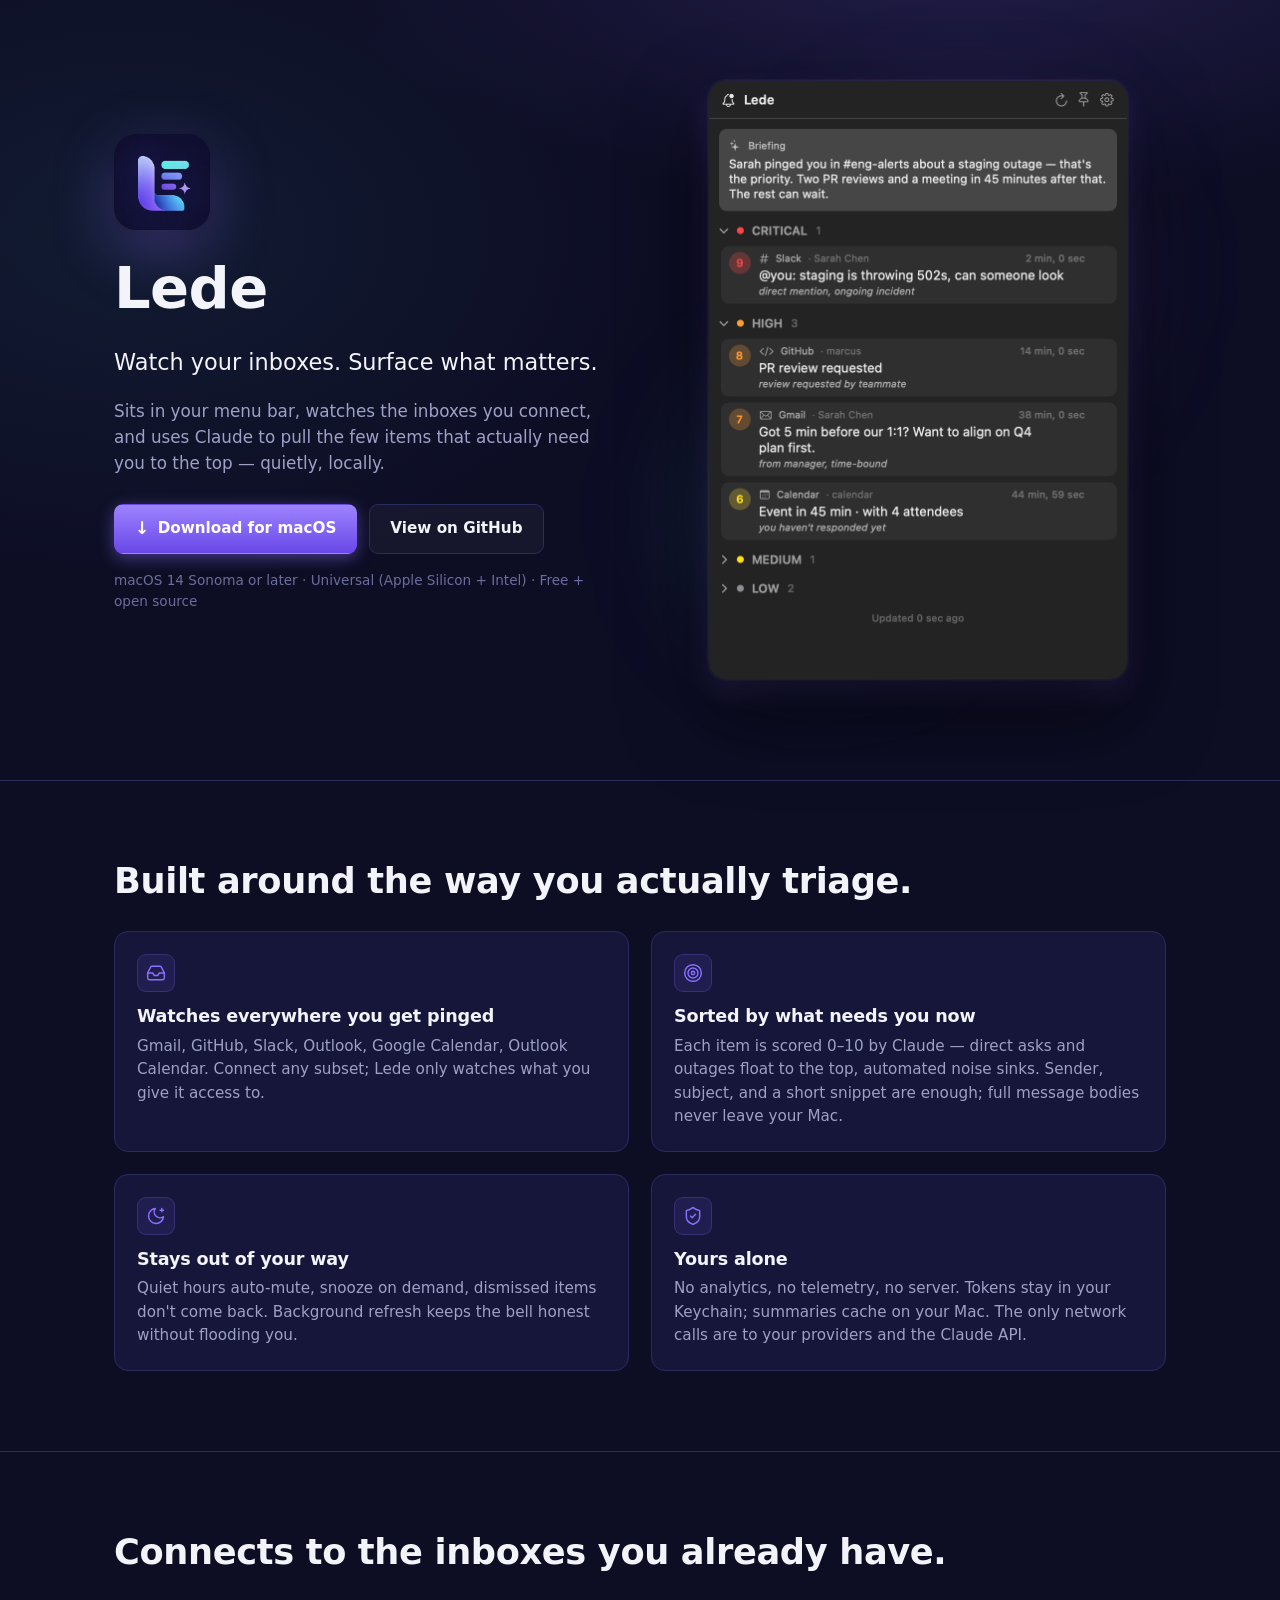
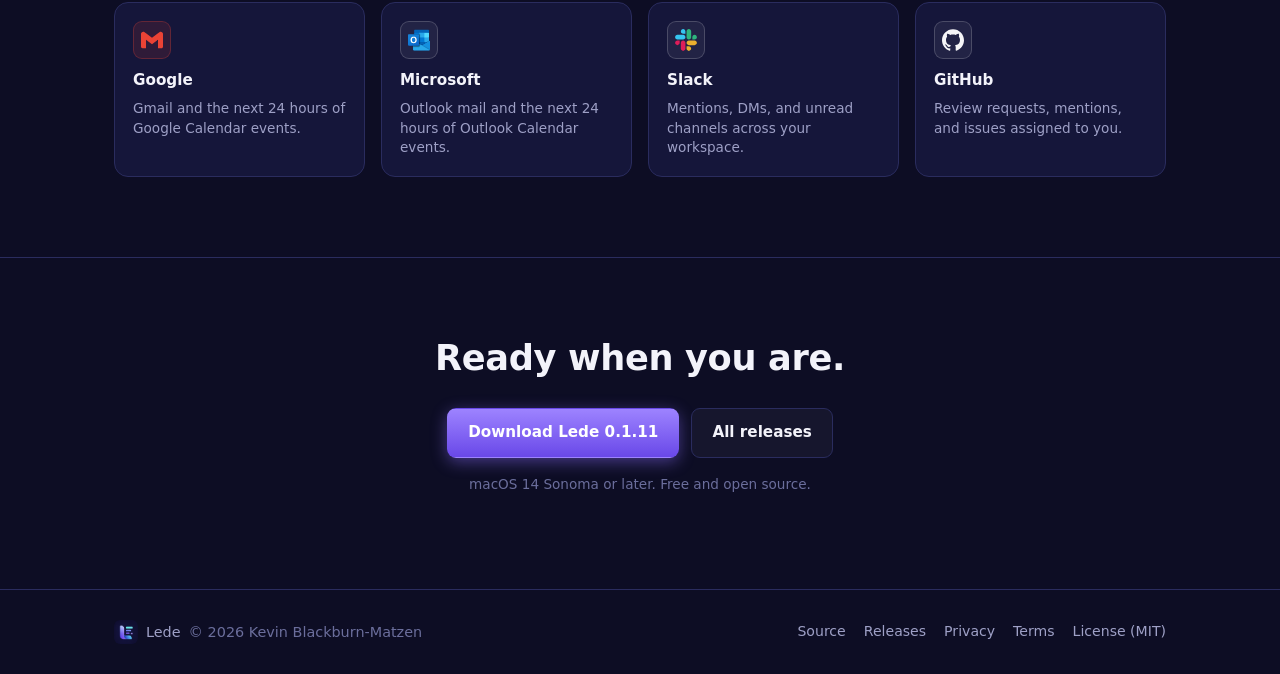
==== docs/index.html @ 87ce1656 "Release v0.1.11: appcast + website [skip ci]" ====
<!doctype html>
<html lang="en">
<head>
    <meta charset="utf-8">
    <meta name="viewport" content="width=device-width, initial-scale=1">
    <title>Lede — Inbox triage for macOS, powered by Claude</title>
    <meta name="description" content="A macOS menu-bar app that watches Gmail, GitHub, Slack, Outlook, and Calendar and uses Claude to surface the few items that actually need your attention.">
    <meta name="author" content="Kevin Blackburn-Matzen">
    <meta name="keywords" content="macOS, menu bar, inbox triage, notifications, Claude, AI, Gmail, GitHub, Slack, Outlook, productivity">
    <meta name="theme-color" content="#0d0d24">
    <meta name="color-scheme" content="dark light">

    <link rel="canonical" href="https://kmatzen.com/lede/">

    <!-- Favicons -->
    <link rel="icon" type="image/png" sizes="32x32" href="assets/favicon-32.png">
    <link rel="icon" type="image/png" sizes="16x16" href="assets/favicon-16.png">
    <link rel="apple-touch-icon" sizes="180x180" href="assets/apple-touch-icon.png">

    <!-- OpenGraph -->
    <meta property="og:type" content="website">
    <meta property="og:url" content="https://kmatzen.com/lede/">
    <meta property="og:title" content="Lede — Inbox triage for macOS, powered by Claude">
    <meta property="og:description" content="A macOS menu-bar app that watches your inboxes and surfaces the few items that actually need your attention.">
    <meta property="og:image" content="https://kmatzen.com/lede/assets/og-image.png">
    <meta property="og:image:width" content="512">
    <meta property="og:image:height" content="512">
    <meta property="og:locale" content="en_US">
    <meta property="og:site_name" content="Lede">

    <!-- Twitter / X card -->
    <meta name="twitter:card" content="summary_large_image">
    <meta name="twitter:title" content="Lede — Inbox triage for macOS, powered by Claude">
    <meta name="twitter:description" content="A macOS menu-bar app that watches your inboxes and surfaces what actually matters.">
    <meta name="twitter:image" content="https://kmatzen.com/lede/assets/og-image.png">

    <link rel="stylesheet" href="styles.css">

    <!-- Structured data for rich results -->
    <script type="application/ld+json">
    {
        "@context": "https://schema.org",
        "@type": "SoftwareApplication",
        "name": "Lede",
        "url": "https://kmatzen.com/lede/",
        "image": "https://kmatzen.com/lede/assets/og-image.png",
        "description": "A macOS menu-bar app that watches Gmail, GitHub, Slack, Outlook, and Calendar and uses Claude to surface the items that need your attention.",
        "applicationCategory": "ProductivityApplication",
        "operatingSystem": "macOS 14+",
        "softwareVersion": "0.1.11",
        "downloadUrl": "https://github.com/kmatzen/lede/releases/latest",
        "author": {
            "@type": "Person",
            "name": "Kevin Blackburn-Matzen"
        },
        "license": "https://github.com/kmatzen/lede/blob/main/LICENSE",
        "offers": {
            "@type": "Offer",
            "price": "0",
            "priceCurrency": "USD"
        }
    }
    </script>
</head>
<body>

<header class="hero">
    <div class="container">
        <div class="hero-grid">
            <div class="hero-text">
                <img class="hero-icon" src="assets/icon.png" alt="Lede icon" width="96" height="96">
                <h1>Lede</h1>
                <p class="tagline">Watch your inboxes. Surface what matters.</p>
                <p class="lede">Sits in your menu bar, watches the inboxes you connect, and uses Claude to pull the few items that actually need you to the top — quietly, locally.</p>
                <div class="cta-row">
                    <a class="btn btn-primary" href="https://github.com/kmatzen/lede/releases/latest/download/Lede-0.1.11.dmg">
                        <span class="btn-icon">↓</span>
                        Download for macOS
                    </a>
                    <a class="btn btn-ghost" href="https://github.com/kmatzen/lede">View on GitHub</a>
                </div>
                <p class="meta">macOS 14 Sonoma or later · Universal (Apple Silicon + Intel) · Free + open source</p>
            </div>
            <div class="hero-visual">
                <img class="panel-shot"
                     src="assets/panel.png"
                     alt="Lede panel showing a critical Slack ping, two high-priority items, and lower-priority sections collapsed"
                     width="420" height="600"
                     loading="eager">
            </div>
        </div>
    </div>
</header>

<section class="section section-features">
    <div class="container">
        <h2>Built around the way you actually triage.</h2>
        <div class="feature-grid">
            <div class="feature">
                <div class="feature-icon">
                    <svg viewBox="0 0 24 24" fill="none" stroke="currentColor" stroke-width="1.75" stroke-linecap="round" stroke-linejoin="round" aria-hidden="true">
                        <polyline points="22 12 16 12 14 15 10 15 8 12 2 12"></polyline>
                        <path d="M5.45 5.11 2 12v6a2 2 0 0 0 2 2h16a2 2 0 0 0 2-2v-6l-3.45-6.89A2 2 0 0 0 16.76 4H7.24a2 2 0 0 0-1.79 1.11z"></path>
                    </svg>
                </div>
                <h3>Watches everywhere you get pinged</h3>
                <p>Gmail, GitHub, Slack, Outlook, Google Calendar, Outlook Calendar. Connect any subset; Lede only watches what you give it access to.</p>
            </div>
            <div class="feature">
                <div class="feature-icon">
                    <svg viewBox="0 0 24 24" fill="none" stroke="currentColor" stroke-width="1.75" stroke-linecap="round" stroke-linejoin="round" aria-hidden="true">
                        <circle cx="12" cy="12" r="10"></circle>
                        <circle cx="12" cy="12" r="6"></circle>
                        <circle cx="12" cy="12" r="2"></circle>
                    </svg>
                </div>
                <h3>Sorted by what needs you now</h3>
                <p>Each item is scored 0–10 by Claude — direct asks and outages float to the top, automated noise sinks. Sender, subject, and a short snippet are enough; full message bodies never leave your Mac.</p>
            </div>
            <div class="feature">
                <div class="feature-icon">
                    <svg viewBox="0 0 24 24" fill="none" stroke="currentColor" stroke-width="1.75" stroke-linecap="round" stroke-linejoin="round" aria-hidden="true">
                        <path d="M21 12.79A9 9 0 1 1 11.21 3 7 7 0 0 0 21 12.79z"></path>
                        <path d="M19 3v4"></path>
                        <path d="M21 5h-4"></path>
                    </svg>
                </div>
                <h3>Stays out of your way</h3>
                <p>Quiet hours auto-mute, snooze on demand, dismissed items don't come back. Background refresh keeps the bell honest without flooding you.</p>
            </div>
            <div class="feature">
                <div class="feature-icon">
                    <svg viewBox="0 0 24 24" fill="none" stroke="currentColor" stroke-width="1.75" stroke-linecap="round" stroke-linejoin="round" aria-hidden="true">
                        <path d="M20 13c0 5-3.5 7.5-7.66 8.95a1 1 0 0 1-.67-.01C7.5 20.5 4 18 4 13V6a1 1 0 0 1 1-1c2 0 4.5-1.2 6.24-2.72a1.17 1.17 0 0 1 1.52 0C14.51 3.81 17 5 19 5a1 1 0 0 1 1 1z"></path>
                        <path d="m9 12 2 2 4-4"></path>
                    </svg>
                </div>
                <h3>Yours alone</h3>
                <p>No analytics, no telemetry, no server. Tokens stay in your Keychain; summaries cache on your Mac. The only network calls are to your providers and the Claude API.</p>
            </div>
        </div>
    </div>
</section>

<section class="section section-sources">
    <div class="container">
        <h2>Connects to the inboxes you already have.</h2>
        <div class="source-grid">
            <div class="source-card">
                <div class="source-icon source-icon-google" aria-hidden="true">
                    <!-- Gmail mark, Simple Icons (CC0). -->
                    <svg viewBox="0 0 24 24" fill="currentColor" role="img"><title>Gmail</title><path d="M24 5.457v13.909c0 .904-.732 1.636-1.636 1.636h-3.819V11.73L12 16.64l-6.545-4.91v9.273H1.636A1.636 1.636 0 0 1 0 19.366V5.457c0-2.023 2.309-3.178 3.927-1.964L5.455 4.64 12 9.548l6.545-4.91 1.528-1.145C21.69 2.28 24 3.434 24 5.457z"/></svg>
                </div>
                <div class="source-name">Google</div>
                <div class="source-detail">Gmail and the next 24 hours of Google Calendar events.</div>
            </div>
            <div class="source-card">
                <div class="source-icon source-icon-microsoft" aria-hidden="true">
                    <!-- Outlook 2018+ mark, via Wikimedia Commons. Trademark Microsoft. -->
                    <img src="assets/icons/outlook.svg" alt="" width="22" height="22">
                </div>
                <div class="source-name">Microsoft</div>
                <div class="source-detail">Outlook mail and the next 24 hours of Outlook Calendar events.</div>
            </div>
            <div class="source-card">
                <div class="source-icon source-icon-slack" aria-hidden="true">
                    <!-- Slack mark, Devicon (MIT) — official 4-color hash. -->
                    <svg viewBox="0 0 128 128" role="img"><title>Slack</title>
                        <path d="M27.255 80.719c0 7.33-5.978 13.317-13.309 13.317C6.616 94.036.63 88.049.63 80.719s5.987-13.317 13.317-13.317h13.309zm6.709 0c0-7.33 5.987-13.317 13.317-13.317s13.317 5.986 13.317 13.317v33.335c0 7.33-5.986 13.317-13.317 13.317-7.33 0-13.317-5.987-13.317-13.317zm0 0" fill="#de1c59"/>
                        <path d="M47.281 27.255c-7.33 0-13.317-5.978-13.317-13.309C33.964 6.616 39.951.63 47.281.63s13.317 5.987 13.317 13.317v13.309zm0 6.709c7.33 0 13.317 5.987 13.317 13.317s-5.986 13.317-13.317 13.317H13.946C6.616 60.598.63 54.612.63 47.281c0-7.33 5.987-13.317 13.317-13.317zm0 0" fill="#35c5f0"/>
                        <path d="M100.745 47.281c0-7.33 5.978-13.317 13.309-13.317 7.33 0 13.317 5.987 13.317 13.317s-5.987 13.317-13.317 13.317h-13.309zm-6.709 0c0 7.33-5.987 13.317-13.317 13.317s-13.317-5.986-13.317-13.317V13.946C67.402 6.616 73.388.63 80.719.63c7.33 0 13.317 5.987 13.317 13.317zm0 0" fill="#2eb57d"/>
                        <path d="M80.719 100.745c7.33 0 13.317 5.978 13.317 13.309 0 7.33-5.987 13.317-13.317 13.317s-13.317-5.987-13.317-13.317v-13.309zm0-6.709c-7.33 0-13.317-5.987-13.317-13.317s5.986-13.317 13.317-13.317h33.335c7.33 0 13.317 5.986 13.317 13.317 0 7.33-5.987 13.317-13.317 13.317zm0 0" fill="#ebb02e"/>
                    </svg>
                </div>
                <div class="source-name">Slack</div>
                <div class="source-detail">Mentions, DMs, and unread channels across your workspace.</div>
            </div>
            <div class="source-card">
                <div class="source-icon source-icon-github" aria-hidden="true">
                    <!-- GitHub mark, Simple Icons (CC0). -->
                    <svg viewBox="0 0 24 24" fill="currentColor" role="img"><title>GitHub</title><path d="M12 .297c-6.63 0-12 5.373-12 12 0 5.303 3.438 9.8 8.205 11.385.6.113.82-.258.82-.577 0-.285-.01-1.04-.015-2.04-3.338.724-4.042-1.61-4.042-1.61C4.422 18.07 3.633 17.7 3.633 17.7c-1.087-.744.084-.729.084-.729 1.205.084 1.838 1.236 1.838 1.236 1.07 1.835 2.809 1.305 3.495.998.108-.776.417-1.305.76-1.605-2.665-.3-5.466-1.332-5.466-5.93 0-1.31.465-2.38 1.235-3.22-.135-.303-.54-1.523.105-3.176 0 0 1.005-.322 3.3 1.23.96-.267 1.98-.399 3-.405 1.02.006 2.04.138 3 .405 2.28-1.552 3.285-1.23 3.285-1.23.645 1.653.24 2.873.12 3.176.765.84 1.23 1.91 1.23 3.22 0 4.61-2.805 5.625-5.475 5.92.42.36.81 1.096.81 2.22 0 1.606-.015 2.896-.015 3.286 0 .315.21.69.825.57C20.565 22.092 24 17.592 24 12.297c0-6.627-5.373-12-12-12"/></svg>
                </div>
                <div class="source-name">GitHub</div>
                <div class="source-detail">Review requests, mentions, and issues assigned to you.</div>
            </div>
        </div>
    </div>
</section>

<section class="section section-cta">
    <div class="container">
        <h2>Ready when you are.</h2>
        <div class="cta-row">
            <a class="btn btn-primary" href="https://github.com/kmatzen/lede/releases/latest/download/Lede-0.1.11.dmg">Download Lede 0.1.11</a>
            <a class="btn btn-ghost" href="https://github.com/kmatzen/lede/releases">All releases</a>
        </div>
        <p class="meta">macOS 14 Sonoma or later. Free and open source.</p>
    </div>
</section>

<footer class="footer">
    <div class="container footer-row">
        <div class="footer-brand">
            <img src="assets/icon.png" alt="" width="24" height="24">
            <span>Lede</span>
            <span class="footer-copyright">© 2026 Kevin Blackburn-Matzen</span>
        </div>
        <nav class="footer-nav">
            <a href="https://github.com/kmatzen/lede">Source</a>
            <a href="https://github.com/kmatzen/lede/releases">Releases</a>
            <a href="privacy.html">Privacy</a>
            <a href="terms.html">Terms</a>
            <a href="https://github.com/kmatzen/lede/blob/main/LICENSE">License (MIT)</a>
        </nav>
    </div>
</footer>

</body>
</html>
---- docs/styles.css ----
/* Lede website — single-file CSS, no build step. Mirrors the app's
   icon palette: deep navy + purple→cyan accents. */

:root {
    --bg: #0d0d24;
    --bg-elevated: #15163a;
    --bg-elevated-2: #1d1f4d;
    --border: #2a2c5e;
    --text: #f3f3fa;
    --text-muted: #9ea0c6;
    --text-dim: #6b6e9c;
    --accent: #8b6fff;
    --accent-2: #4fd6e8;
    --critical: #ff5b78;
    --warning: #ffa84d;
    --ok: #4ade80;
    --radius: 14px;
    --max: 1100px;
}

* { box-sizing: border-box; }

html, body {
    margin: 0;
    padding: 0;
    background: var(--bg);
    color: var(--text);
    font-family: -apple-system, BlinkMacSystemFont, "SF Pro Text", "Inter", "Segoe UI", Roboto, system-ui, sans-serif;
    font-size: 16px;
    line-height: 1.55;
    -webkit-font-smoothing: antialiased;
    -moz-osx-font-smoothing: grayscale;
}

a { color: var(--accent-2); text-decoration: none; }
a:hover { text-decoration: underline; }

code {
    font-family: "SF Mono", ui-monospace, Menlo, Consolas, monospace;
    font-size: 0.92em;
    background: rgba(255, 255, 255, 0.05);
    padding: 1px 6px;
    border-radius: 4px;
}

.container {
    max-width: var(--max);
    margin: 0 auto;
    padding: 0 24px;
}

h1, h2, h3 {
    font-family: -apple-system, BlinkMacSystemFont, "SF Pro Display", system-ui, sans-serif;
    letter-spacing: -0.01em;
    line-height: 1.15;
    margin: 0 0 0.4em 0;
}

h1 { font-size: clamp(2.4rem, 5vw, 3.6rem); font-weight: 700; }
h2 { font-size: clamp(1.6rem, 3vw, 2.2rem); font-weight: 600; }
h3 { font-size: 1.1rem; font-weight: 600; margin-bottom: 8px; }

p { margin: 0 0 14px 0; }

/* Hero ---------------------------------------------------------------- */

.hero {
    padding: 80px 0 100px;
    background:
        radial-gradient(1100px 480px at 75% -10%, rgba(139, 111, 255, 0.18), transparent 60%),
        radial-gradient(900px 600px at 10% 30%, rgba(79, 214, 232, 0.07), transparent 60%),
        var(--bg);
    border-bottom: 1px solid var(--border);
}

.hero-grid {
    display: grid;
    grid-template-columns: 1fr 1fr;
    gap: 60px;
    align-items: center;
}

.hero-icon {
    width: 96px;
    height: 96px;
    border-radius: 22px;
    box-shadow:
        0 18px 60px rgba(139, 111, 255, 0.35),
        0 6px 18px rgba(0, 0, 0, 0.4);
    margin-bottom: 18px;
}

.tagline {
    font-size: 1.4rem;
    color: var(--text);
    font-weight: 500;
    margin-bottom: 18px;
}

.lede {
    color: var(--text-muted);
    font-size: 1.05rem;
    max-width: 540px;
    margin-bottom: 28px;
}

.cta-row {
    display: flex;
    flex-wrap: wrap;
    gap: 12px;
    align-items: center;
}

.btn {
    display: inline-flex;
    align-items: center;
    gap: 8px;
    padding: 12px 20px;
    border-radius: 9px;
    font-weight: 600;
    font-size: 0.95rem;
    transition: transform 80ms ease, background 120ms ease, box-shadow 120ms ease;
    border: 1px solid transparent;
}

.btn-icon { font-size: 1.15em; line-height: 1; }

.btn-primary {
    background: linear-gradient(180deg, #9d83ff, #6948e8);
    color: #fff !important;
    box-shadow: 0 4px 16px rgba(139, 111, 255, 0.45);
}
.btn-primary:hover {
    text-decoration: none;
    transform: translateY(-1px);
    box-shadow: 0 6px 20px rgba(139, 111, 255, 0.6);
}

.btn-ghost {
    background: rgba(255, 255, 255, 0.04);
    border-color: var(--border);
    color: var(--text) !important;
}
.btn-ghost:hover {
    background: rgba(255, 255, 255, 0.07);
    text-decoration: none;
}

.meta {
    color: var(--text-dim);
    font-size: 0.85rem;
    margin-top: 16px;
}

/* Hero panel screenshot ----------------------------------------------- */

.hero-visual {
    position: relative;
    isolation: isolate;
    min-height: 600px;
    display: flex;
    align-items: center;
    justify-content: center;
}

/* Two soft aurora blobs behind the screenshot — purple top-right, cyan
   bottom-left. Drift slowly so the hero feels alive without being jumpy. */
.hero-visual::before,
.hero-visual::after {
    content: '';
    position: absolute;
    border-radius: 50%;
    filter: blur(70px);
    z-index: -1;
    pointer-events: none;
    will-change: transform;
}
.hero-visual::before {
    width: 320px; height: 320px;
    top: 5%; right: 8%;
    background: radial-gradient(circle, rgba(139, 111, 255, 0.55), transparent 70%);
    animation: drift-a 11s ease-in-out infinite;
}
.hero-visual::after {
    width: 260px; height: 260px;
    bottom: 6%; left: 4%;
    background: radial-gradient(circle, rgba(79, 214, 232, 0.42), transparent 70%);
    animation: drift-b 13s ease-in-out infinite;
}

.panel-shot {
    width: 100%;
    max-width: 420px;
    height: auto;
    display: block;
    border-radius: 18px;
    border: 1px solid rgba(255, 255, 255, 0.06);
    box-shadow:
        0 35px 80px rgba(0, 0, 0, 0.55),
        0 12px 28px rgba(139, 111, 255, 0.18),
        0 0 0 1px rgba(255, 255, 255, 0.04);
    transform-origin: center;
    animation: float 7s ease-in-out infinite;
    transition: transform 0.4s ease, box-shadow 0.4s ease;
}

/* Hover gives a small lift + a brighter purple halo, telegraphing it's a
   real product preview rather than decoration. */
.panel-shot:hover {
    transform: translateY(-6px) scale(1.01);
    box-shadow:
        0 45px 100px rgba(0, 0, 0, 0.6),
        0 16px 36px rgba(139, 111, 255, 0.32),
        0 0 0 1px rgba(255, 255, 255, 0.08);
}

@keyframes float {
    0%, 100% { transform: translateY(0); }
    50%      { transform: translateY(-7px); }
}
@keyframes drift-a {
    0%, 100% { transform: translate(0, 0) scale(1); }
    50%      { transform: translate(-25px, 20px) scale(1.08); }
}
@keyframes drift-b {
    0%, 100% { transform: translate(0, 0) scale(1); }
    50%      { transform: translate(20px, -18px) scale(1.05); }
}

@media (prefers-reduced-motion: reduce) {
    .panel-shot,
    .hero-visual::before,
    .hero-visual::after { animation: none; }
}

/* Sections ------------------------------------------------------------ */

.section { padding: 80px 0; border-bottom: 1px solid var(--border); }
.section h2 { margin-bottom: 30px; }

/* Features */

.feature-grid {
    display: grid;
    grid-template-columns: repeat(2, 1fr);
    gap: 22px;
    margin-top: 8px;
}

.feature {
    background: var(--bg-elevated);
    border: 1px solid var(--border);
    border-radius: var(--radius);
    padding: 22px;
}
.feature-icon {
    width: 38px; height: 38px;
    margin-bottom: 14px;
    display: inline-flex;
    align-items: center;
    justify-content: center;
    color: var(--accent);
    background: rgba(139, 111, 255, 0.10);
    border: 1px solid rgba(139, 111, 255, 0.22);
    border-radius: 9px;
}
.feature-icon svg { width: 20px; height: 20px; }
.feature p { color: var(--text-muted); margin-bottom: 0; font-size: 0.95rem; }

/* Sources */

.source-grid {
    display: grid;
    grid-template-columns: repeat(auto-fit, minmax(200px, 1fr));
    gap: 16px;
    margin-top: 8px;
}
.source-card {
    background: var(--bg-elevated);
    border: 1px solid var(--border);
    border-radius: var(--radius);
    padding: 18px;
    display: flex;
    flex-direction: column;
    gap: 6px;
}
.source-icon {
    width: 38px; height: 38px;
    border-radius: 9px;
    display: flex; align-items: center; justify-content: center;
    margin-bottom: 4px;
}
.source-icon svg { width: 22px; height: 22px; }

/* Brand-tinted backgrounds — keyed to each provider's primary color but
   muted so the cards stay coherent with the dark theme. */
.source-icon-google    { color: #ea4335; background: rgba(234, 67, 53, 0.12);   border: 1px solid rgba(234, 67, 53, 0.28); }
/* Outlook ships its own multi-color SVG via <img>; neutral container. */
.source-icon-microsoft { background: rgba(255, 255, 255, 0.06);                  border: 1px solid rgba(255, 255, 255, 0.18); }
.source-icon-microsoft img { display: block; }
/* Slack ships a 4-color SVG; the icon paints itself. We give it a neutral
   container instead of a single-tinted backdrop. */
.source-icon-slack     { background: rgba(255, 255, 255, 0.06);                  border: 1px solid rgba(255, 255, 255, 0.18); }
.source-icon-slack svg { width: 22px; height: 22px; }
.source-icon-github    { color: #f5f5f7; background: rgba(255, 255, 255, 0.06); border: 1px solid rgba(255, 255, 255, 0.18); }
.source-name { font-weight: 600; font-size: 0.95rem; }
.source-detail { color: var(--text-muted); font-size: 0.85rem; line-height: 1.45; }

/* CTA */

.section-cta { text-align: center; }
.section-cta .cta-row { justify-content: center; }

/* Footer -------------------------------------------------------------- */

.footer { padding: 30px 0; }
.footer-row {
    display: flex;
    justify-content: space-between;
    align-items: center;
    gap: 20px;
    flex-wrap: wrap;
}
.footer-brand { display: flex; align-items: center; gap: 8px; color: var(--text-muted); font-size: 0.9rem; flex-wrap: wrap; }
.footer-brand img { border-radius: 6px; }
.footer-copyright { color: var(--text-dim); }
.footer-nav { display: flex; gap: 18px; }
.footer-nav a { color: var(--text-muted); font-size: 0.88rem; }

/* Responsive ---------------------------------------------------------- */

@media (max-width: 880px) {
    .hero { padding: 60px 0 70px; }
    .hero-grid { grid-template-columns: 1fr; gap: 40px; }
    .panel { margin: 0 auto; }
    .feature-grid { grid-template-columns: 1fr; }
    .section { padding: 60px 0; }
}
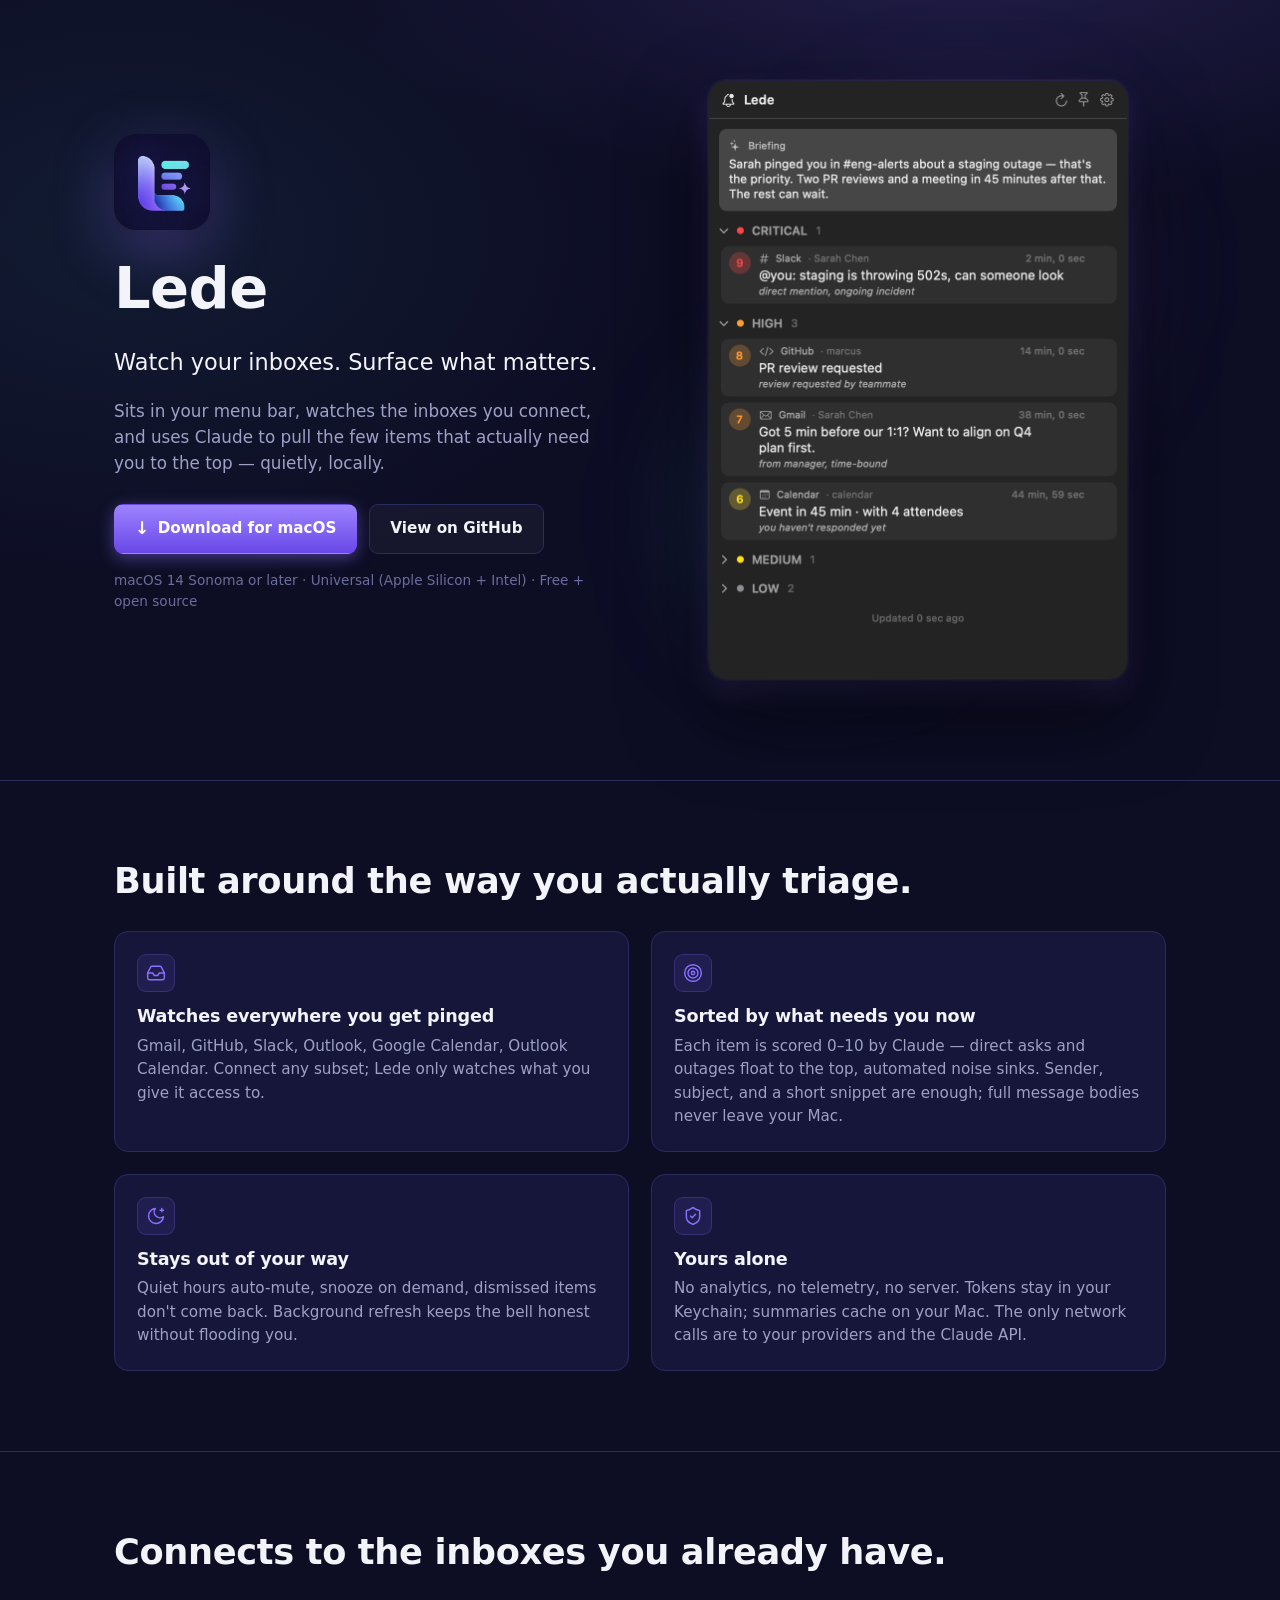
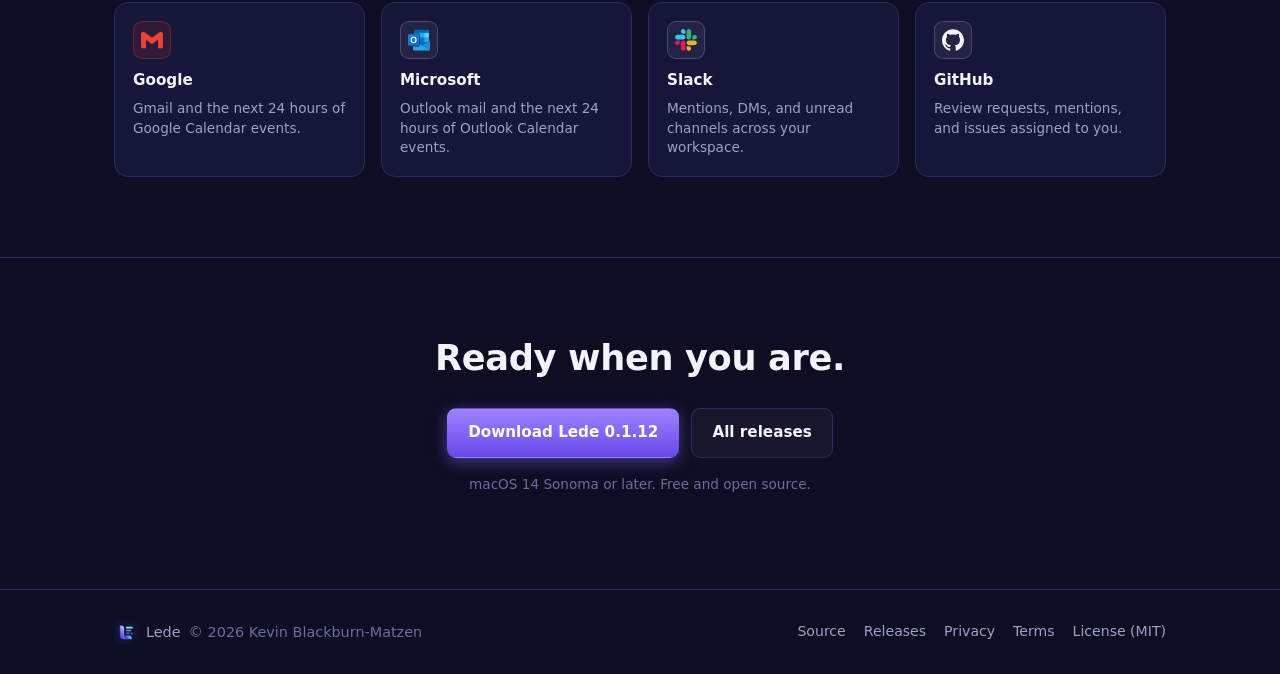
==== commit d8c6fab2: "Release v0.1.12: appcast + website [skip ci]" ====
--- a/docs/index.html
+++ b/docs/index.html
@@ -47,7 +47,7 @@
         "description": "A macOS menu-bar app that watches Gmail, GitHub, Slack, Outlook, and Calendar and uses Claude to surface the items that need your attention.",
         "applicationCategory": "ProductivityApplication",
         "operatingSystem": "macOS 14+",
-        "softwareVersion": "0.1.11",
+        "softwareVersion": "0.1.12",
         "downloadUrl": "https://github.com/kmatzen/lede/releases/latest",
         "author": {
             "@type": "Person",
@@ -73,7 +73,7 @@
                 <p class="tagline">Watch your inboxes. Surface what matters.</p>
                 <p class="lede">Sits in your menu bar, watches the inboxes you connect, and uses Claude to pull the few items that actually need you to the top — quietly, locally.</p>
                 <div class="cta-row">
-                    <a class="btn btn-primary" href="https://github.com/kmatzen/lede/releases/latest/download/Lede-0.1.11.dmg">
+                    <a class="btn btn-primary" href="https://github.com/kmatzen/lede/releases/latest/download/Lede-0.1.12.dmg">
                         <span class="btn-icon">↓</span>
                         Download for macOS
                     </a>
@@ -191,7 +191,7 @@
     <div class="container">
         <h2>Ready when you are.</h2>
         <div class="cta-row">
-            <a class="btn btn-primary" href="https://github.com/kmatzen/lede/releases/latest/download/Lede-0.1.11.dmg">Download Lede 0.1.11</a>
+            <a class="btn btn-primary" href="https://github.com/kmatzen/lede/releases/latest/download/Lede-0.1.12.dmg">Download Lede 0.1.12</a>
             <a class="btn btn-ghost" href="https://github.com/kmatzen/lede/releases">All releases</a>
         </div>
         <p class="meta">macOS 14 Sonoma or later. Free and open source.</p>
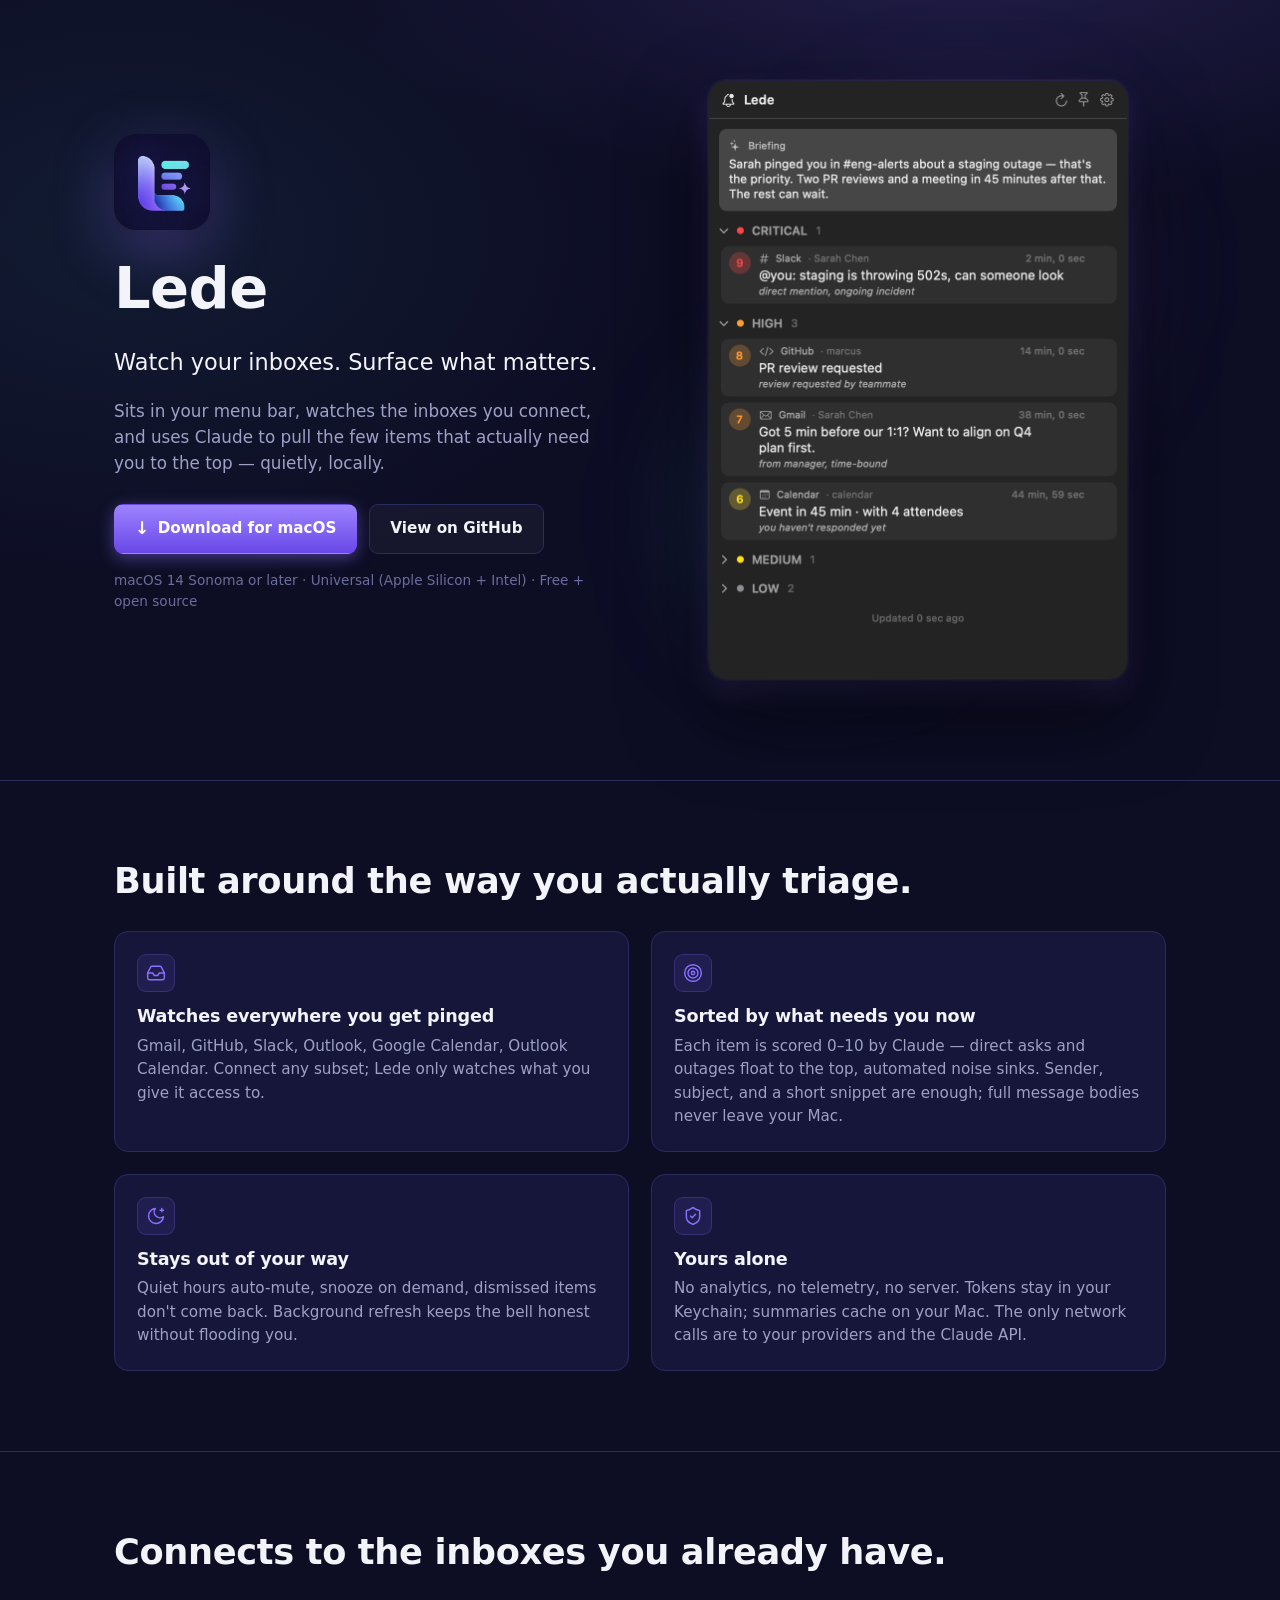
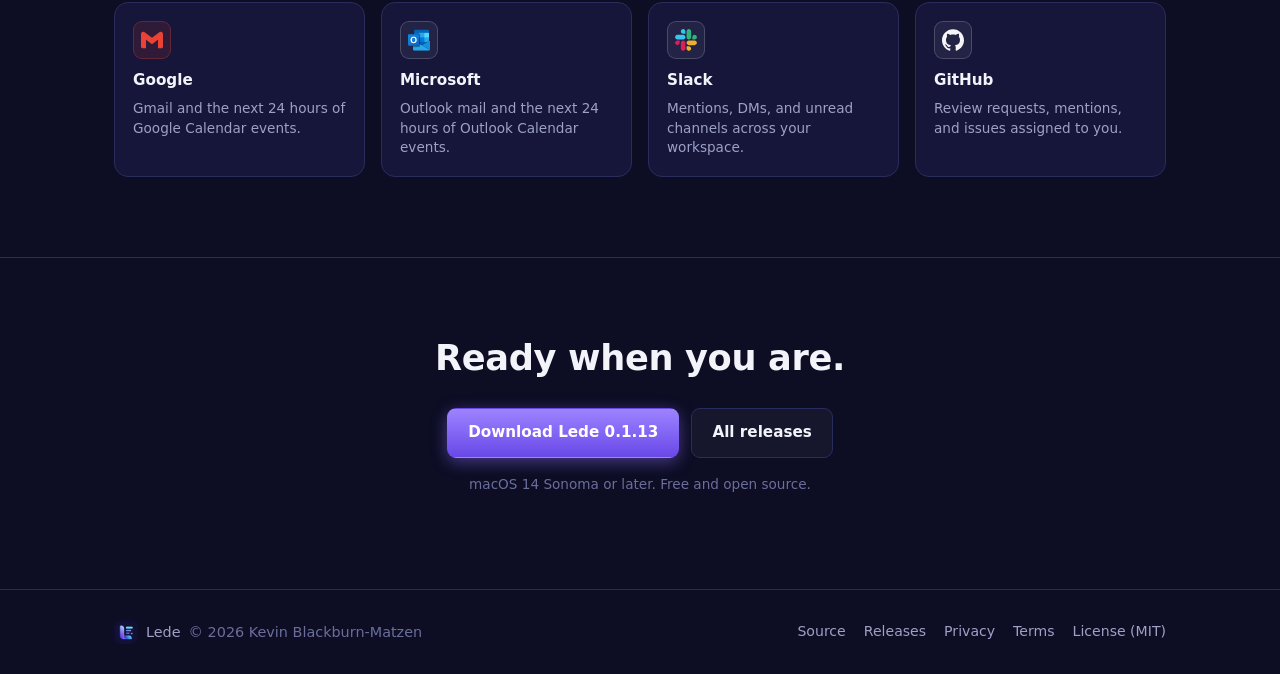
==== commit ad66d875: "Release v0.1.13: appcast + website [skip ci]" ====
--- a/docs/index.html
+++ b/docs/index.html
@@ -47,7 +47,7 @@
         "description": "A macOS menu-bar app that watches Gmail, GitHub, Slack, Outlook, and Calendar and uses Claude to surface the items that need your attention.",
         "applicationCategory": "ProductivityApplication",
         "operatingSystem": "macOS 14+",
-        "softwareVersion": "0.1.12",
+        "softwareVersion": "0.1.13",
         "downloadUrl": "https://github.com/kmatzen/lede/releases/latest",
         "author": {
             "@type": "Person",
@@ -73,7 +73,7 @@
                 <p class="tagline">Watch your inboxes. Surface what matters.</p>
                 <p class="lede">Sits in your menu bar, watches the inboxes you connect, and uses Claude to pull the few items that actually need you to the top — quietly, locally.</p>
                 <div class="cta-row">
-                    <a class="btn btn-primary" href="https://github.com/kmatzen/lede/releases/latest/download/Lede-0.1.12.dmg">
+                    <a class="btn btn-primary" href="https://github.com/kmatzen/lede/releases/latest/download/Lede-0.1.13.dmg">
                         <span class="btn-icon">↓</span>
                         Download for macOS
                     </a>
@@ -191,7 +191,7 @@
     <div class="container">
         <h2>Ready when you are.</h2>
         <div class="cta-row">
-            <a class="btn btn-primary" href="https://github.com/kmatzen/lede/releases/latest/download/Lede-0.1.12.dmg">Download Lede 0.1.12</a>
+            <a class="btn btn-primary" href="https://github.com/kmatzen/lede/releases/latest/download/Lede-0.1.13.dmg">Download Lede 0.1.13</a>
             <a class="btn btn-ghost" href="https://github.com/kmatzen/lede/releases">All releases</a>
         </div>
         <p class="meta">macOS 14 Sonoma or later. Free and open source.</p>
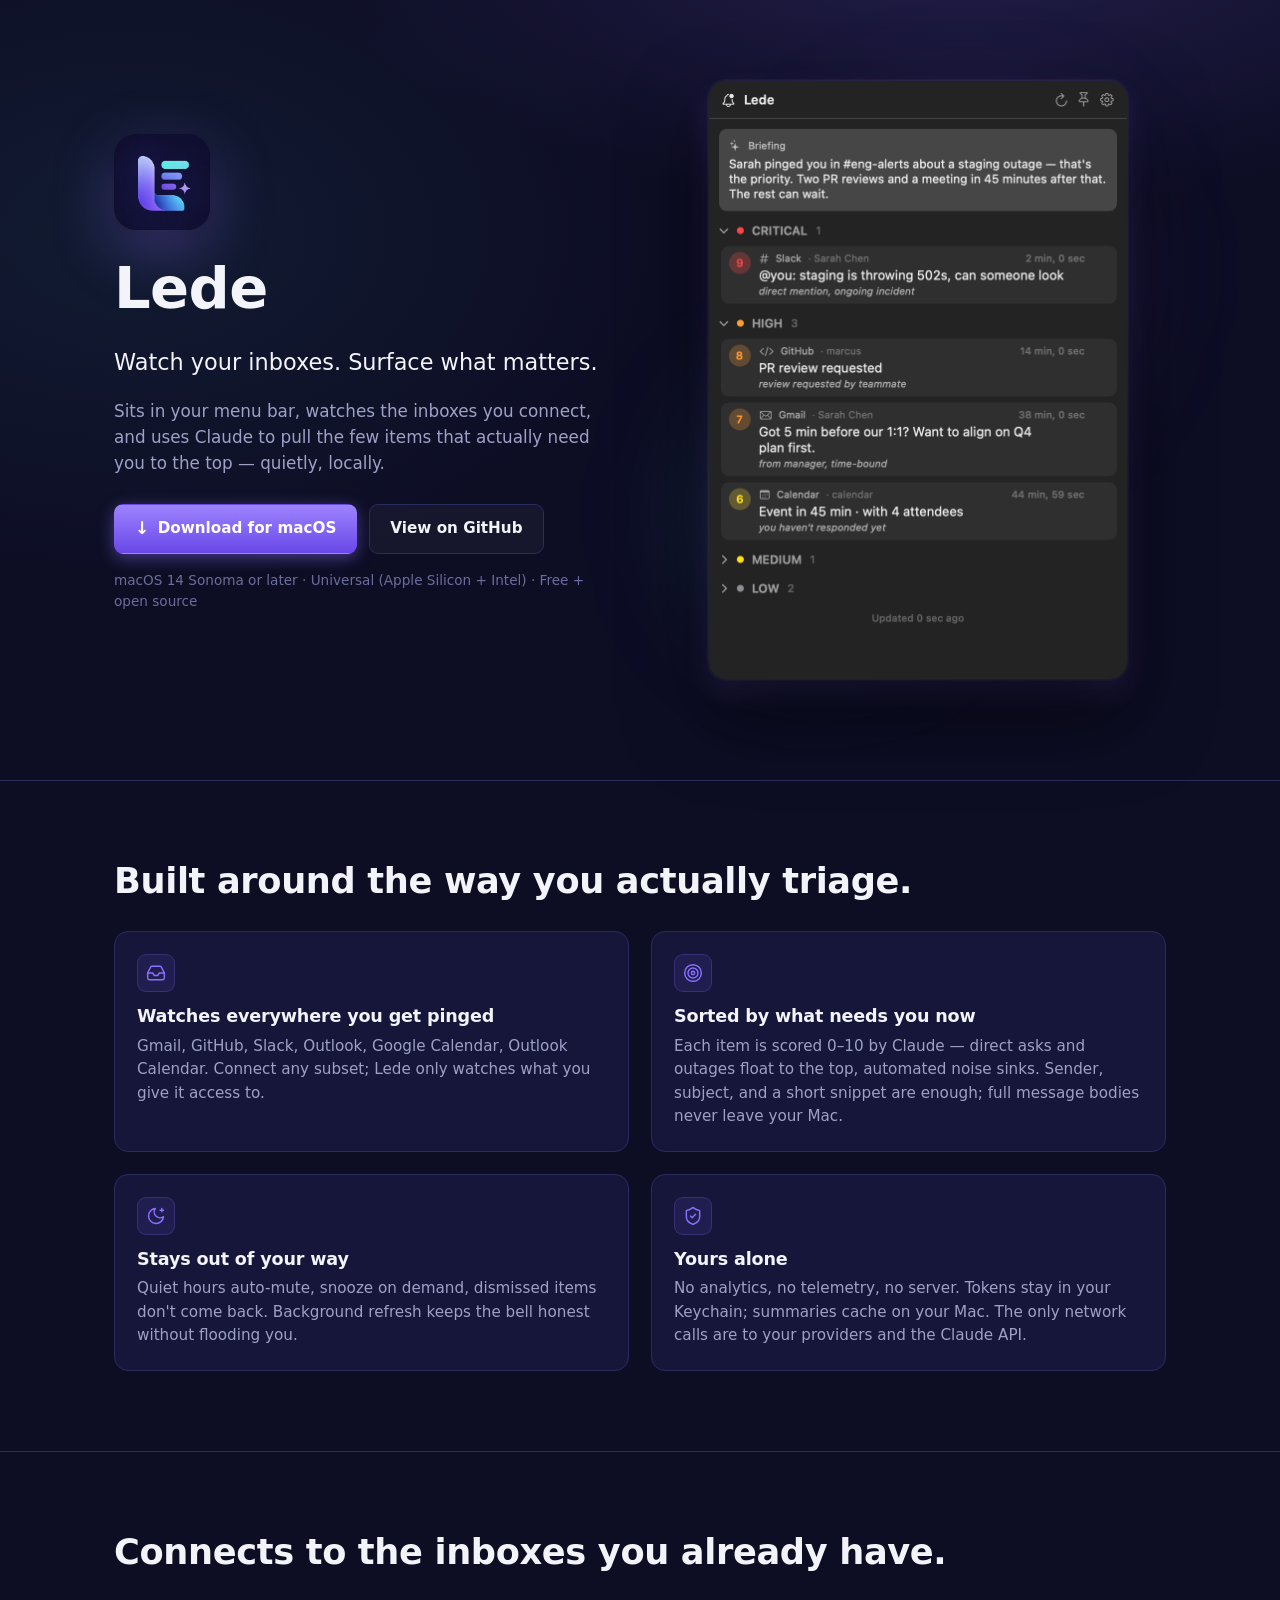
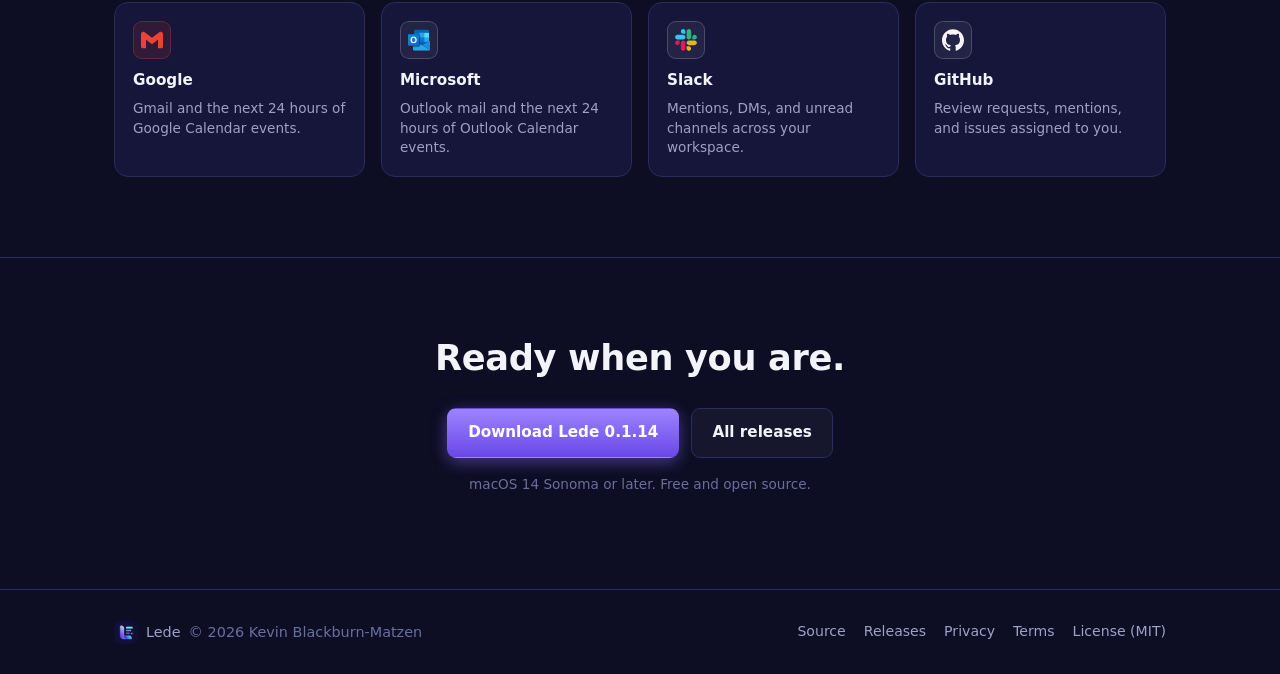
==== commit 0b8ee4a4: "Release v0.1.14: appcast + website [skip ci]" ====
--- a/docs/index.html
+++ b/docs/index.html
@@ -47,7 +47,7 @@
         "description": "A macOS menu-bar app that watches Gmail, GitHub, Slack, Outlook, and Calendar and uses Claude to surface the items that need your attention.",
         "applicationCategory": "ProductivityApplication",
         "operatingSystem": "macOS 14+",
-        "softwareVersion": "0.1.13",
+        "softwareVersion": "0.1.14",
         "downloadUrl": "https://github.com/kmatzen/lede/releases/latest",
         "author": {
             "@type": "Person",
@@ -73,7 +73,7 @@
                 <p class="tagline">Watch your inboxes. Surface what matters.</p>
                 <p class="lede">Sits in your menu bar, watches the inboxes you connect, and uses Claude to pull the few items that actually need you to the top — quietly, locally.</p>
                 <div class="cta-row">
-                    <a class="btn btn-primary" href="https://github.com/kmatzen/lede/releases/latest/download/Lede-0.1.13.dmg">
+                    <a class="btn btn-primary" href="https://github.com/kmatzen/lede/releases/latest/download/Lede-0.1.14.dmg">
                         <span class="btn-icon">↓</span>
                         Download for macOS
                     </a>
@@ -191,7 +191,7 @@
     <div class="container">
         <h2>Ready when you are.</h2>
         <div class="cta-row">
-            <a class="btn btn-primary" href="https://github.com/kmatzen/lede/releases/latest/download/Lede-0.1.13.dmg">Download Lede 0.1.13</a>
+            <a class="btn btn-primary" href="https://github.com/kmatzen/lede/releases/latest/download/Lede-0.1.14.dmg">Download Lede 0.1.14</a>
             <a class="btn btn-ghost" href="https://github.com/kmatzen/lede/releases">All releases</a>
         </div>
         <p class="meta">macOS 14 Sonoma or later. Free and open source.</p>
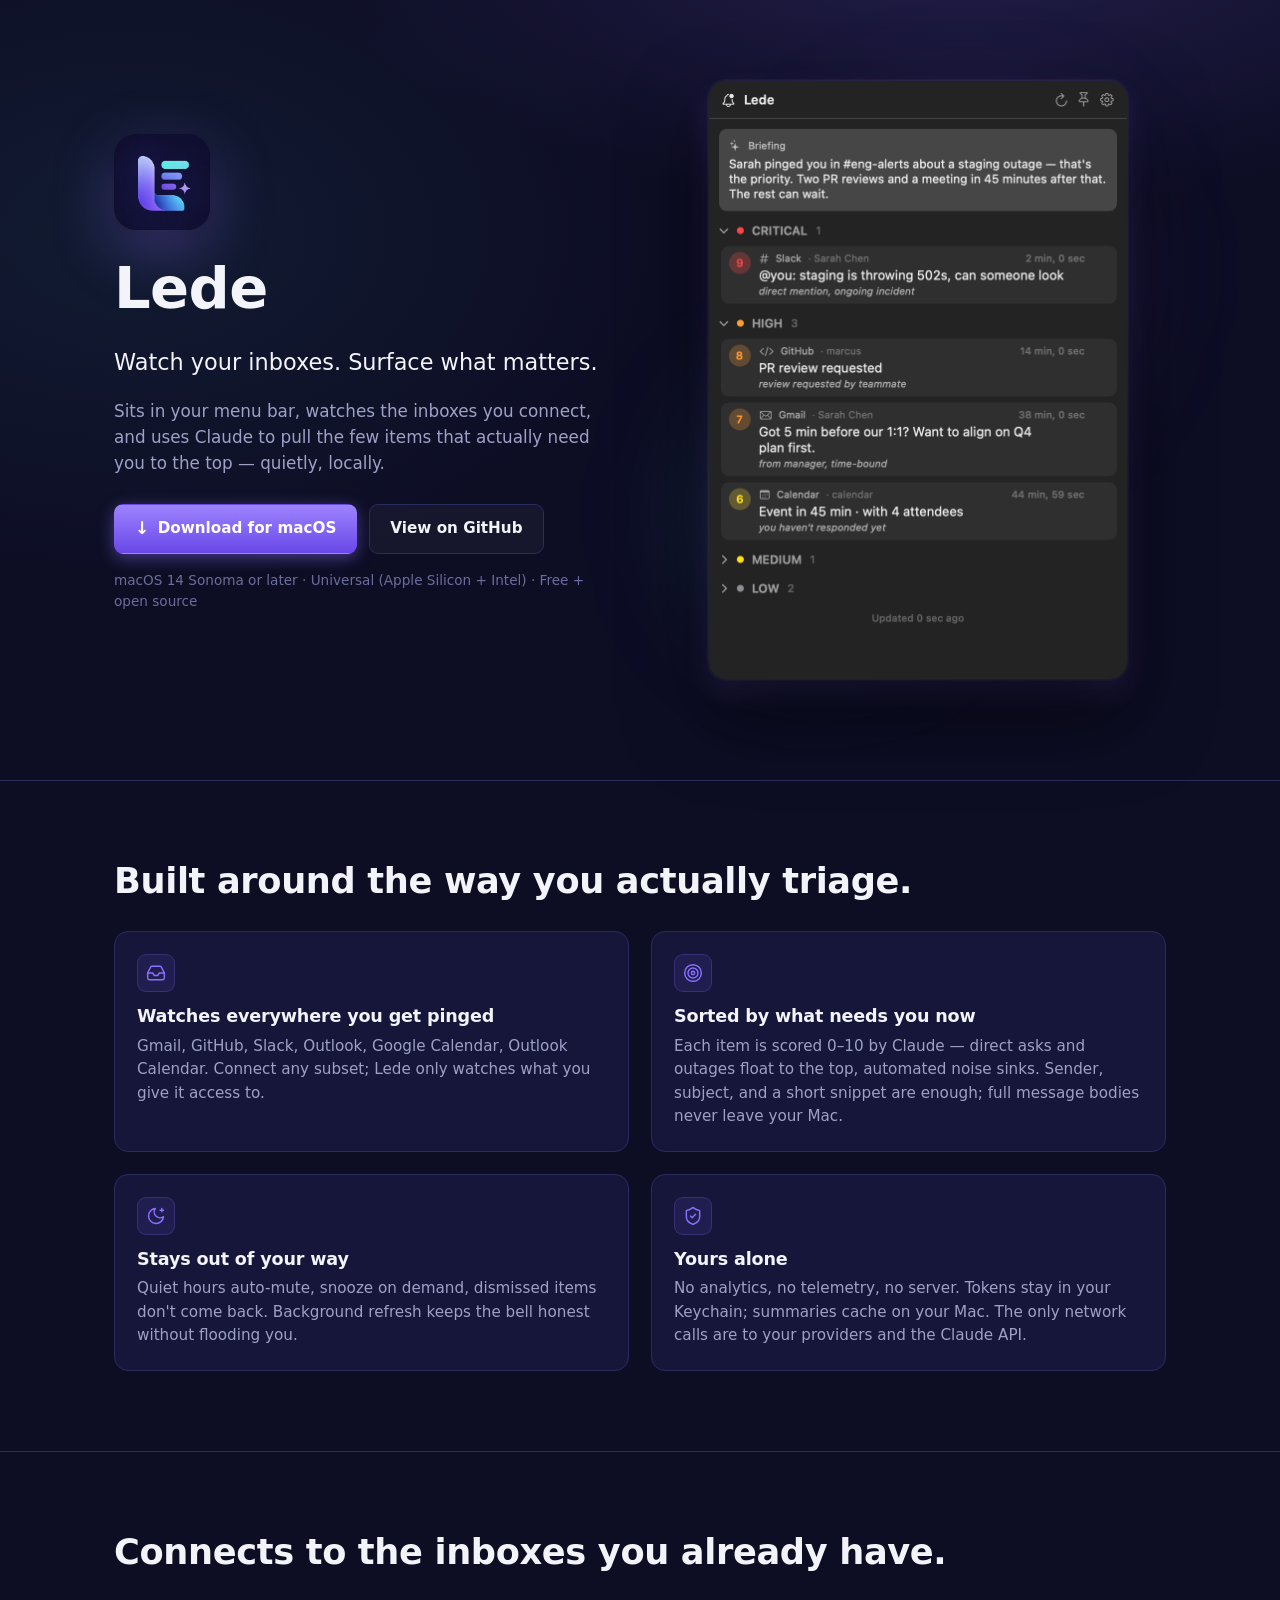
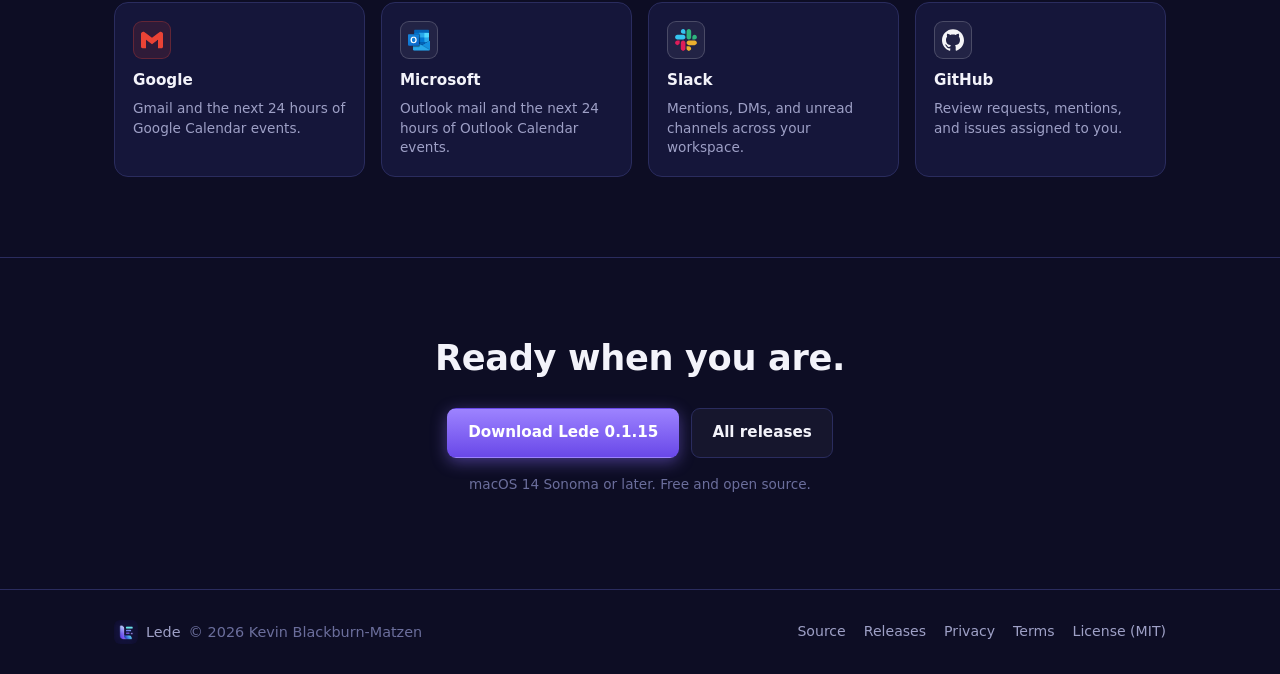
==== commit f586decc: "Release v0.1.15: appcast + website [skip ci]" ====
--- a/docs/index.html
+++ b/docs/index.html
@@ -47,7 +47,7 @@
         "description": "A macOS menu-bar app that watches Gmail, GitHub, Slack, Outlook, and Calendar and uses Claude to surface the items that need your attention.",
         "applicationCategory": "ProductivityApplication",
         "operatingSystem": "macOS 14+",
-        "softwareVersion": "0.1.14",
+        "softwareVersion": "0.1.15",
         "downloadUrl": "https://github.com/kmatzen/lede/releases/latest",
         "author": {
             "@type": "Person",
@@ -73,7 +73,7 @@
                 <p class="tagline">Watch your inboxes. Surface what matters.</p>
                 <p class="lede">Sits in your menu bar, watches the inboxes you connect, and uses Claude to pull the few items that actually need you to the top — quietly, locally.</p>
                 <div class="cta-row">
-                    <a class="btn btn-primary" href="https://github.com/kmatzen/lede/releases/latest/download/Lede-0.1.14.dmg">
+                    <a class="btn btn-primary" href="https://github.com/kmatzen/lede/releases/latest/download/Lede-0.1.15.dmg">
                         <span class="btn-icon">↓</span>
                         Download for macOS
                     </a>
@@ -191,7 +191,7 @@
     <div class="container">
         <h2>Ready when you are.</h2>
         <div class="cta-row">
-            <a class="btn btn-primary" href="https://github.com/kmatzen/lede/releases/latest/download/Lede-0.1.14.dmg">Download Lede 0.1.14</a>
+            <a class="btn btn-primary" href="https://github.com/kmatzen/lede/releases/latest/download/Lede-0.1.15.dmg">Download Lede 0.1.15</a>
             <a class="btn btn-ghost" href="https://github.com/kmatzen/lede/releases">All releases</a>
         </div>
         <p class="meta">macOS 14 Sonoma or later. Free and open source.</p>
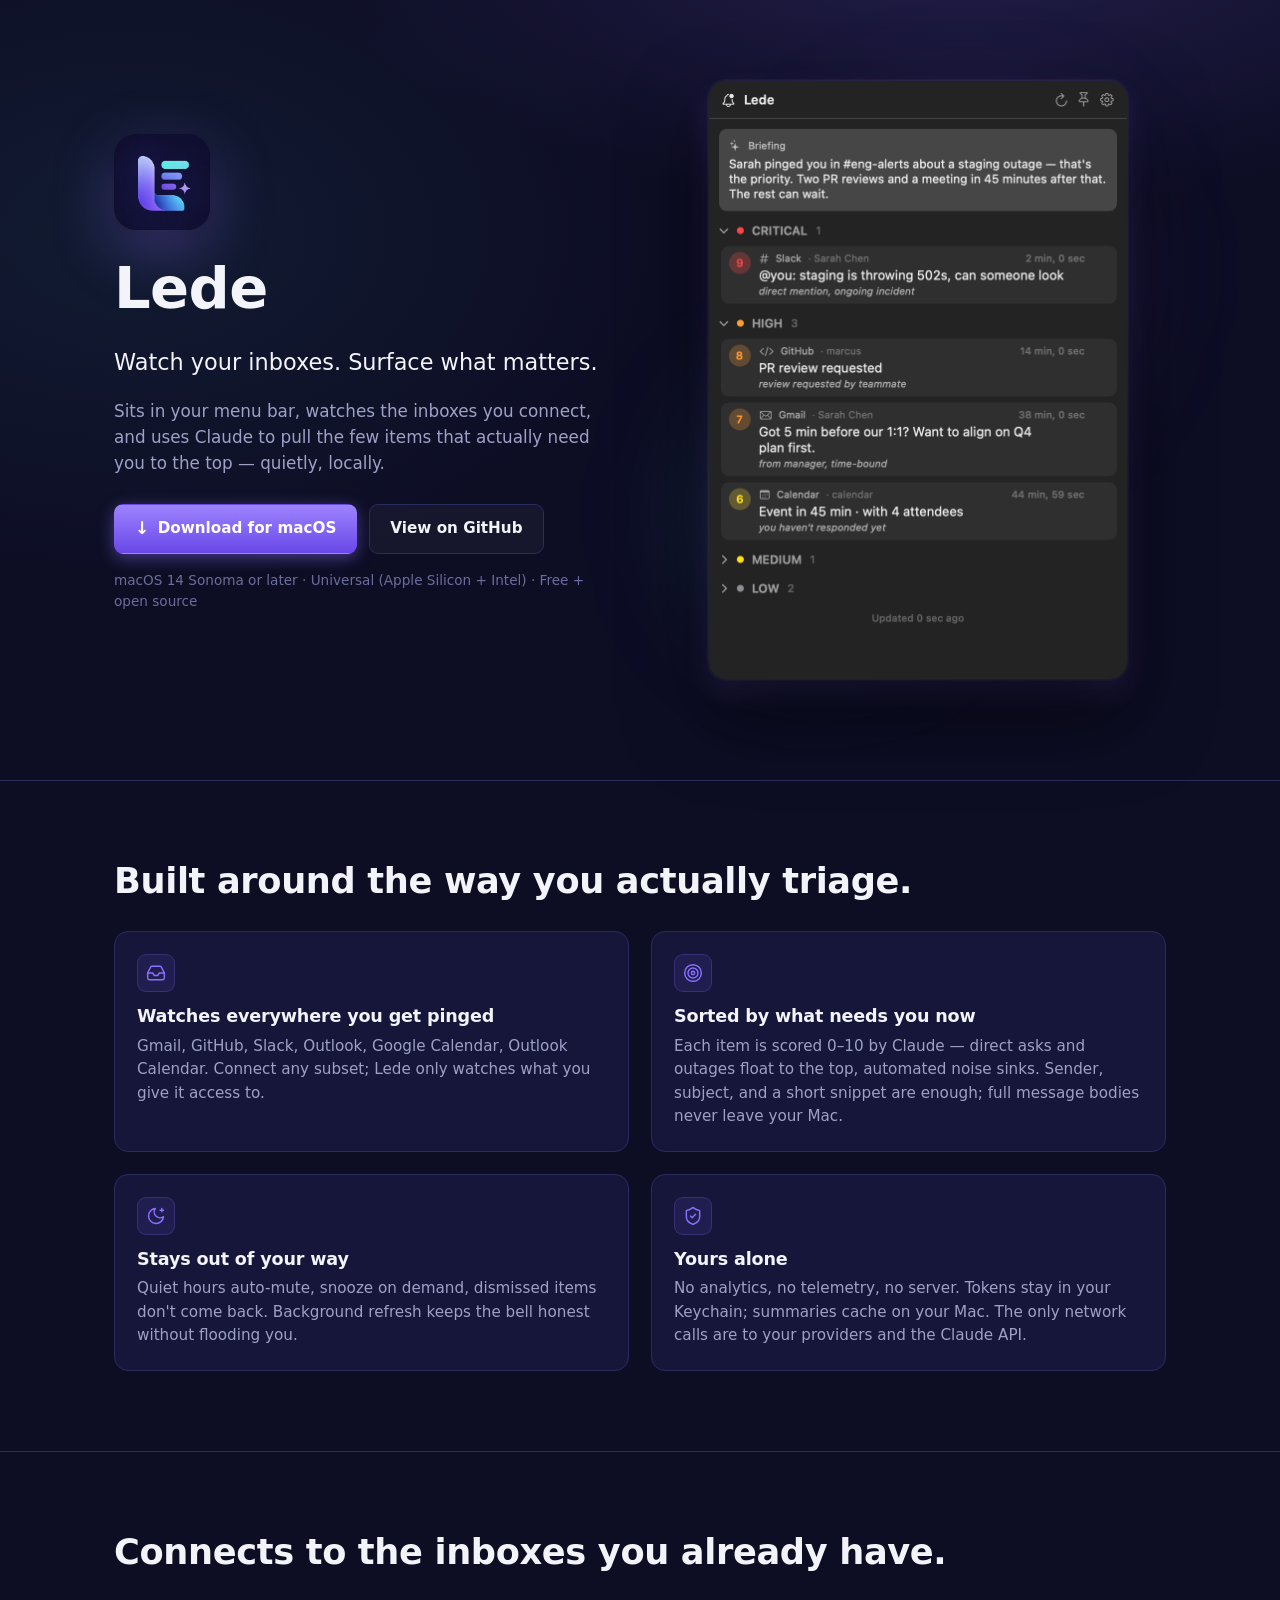
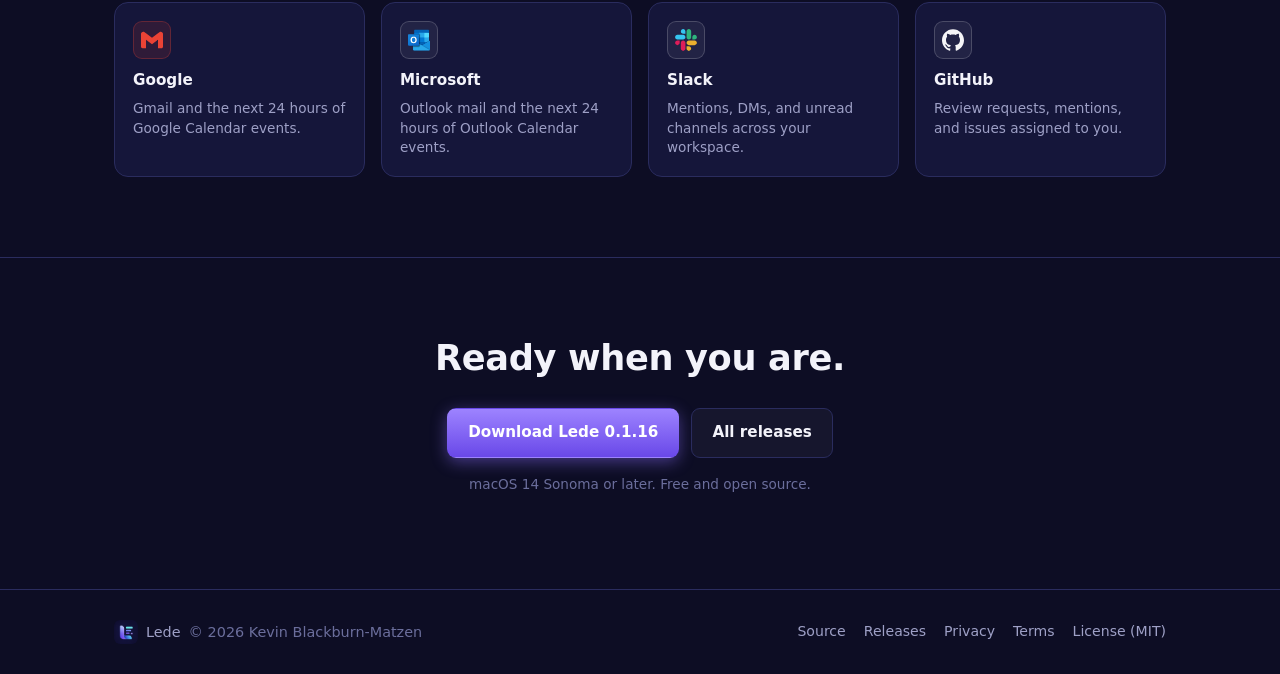
==== commit d01d0657: "Release v0.1.16: appcast + website [skip ci]" ====
--- a/docs/index.html
+++ b/docs/index.html
@@ -47,7 +47,7 @@
         "description": "A macOS menu-bar app that watches Gmail, GitHub, Slack, Outlook, and Calendar and uses Claude to surface the items that need your attention.",
         "applicationCategory": "ProductivityApplication",
         "operatingSystem": "macOS 14+",
-        "softwareVersion": "0.1.15",
+        "softwareVersion": "0.1.16",
         "downloadUrl": "https://github.com/kmatzen/lede/releases/latest",
         "author": {
             "@type": "Person",
@@ -73,7 +73,7 @@
                 <p class="tagline">Watch your inboxes. Surface what matters.</p>
                 <p class="lede">Sits in your menu bar, watches the inboxes you connect, and uses Claude to pull the few items that actually need you to the top — quietly, locally.</p>
                 <div class="cta-row">
-                    <a class="btn btn-primary" href="https://github.com/kmatzen/lede/releases/latest/download/Lede-0.1.15.dmg">
+                    <a class="btn btn-primary" href="https://github.com/kmatzen/lede/releases/latest/download/Lede-0.1.16.dmg">
                         <span class="btn-icon">↓</span>
                         Download for macOS
                     </a>
@@ -191,7 +191,7 @@
     <div class="container">
         <h2>Ready when you are.</h2>
         <div class="cta-row">
-            <a class="btn btn-primary" href="https://github.com/kmatzen/lede/releases/latest/download/Lede-0.1.15.dmg">Download Lede 0.1.15</a>
+            <a class="btn btn-primary" href="https://github.com/kmatzen/lede/releases/latest/download/Lede-0.1.16.dmg">Download Lede 0.1.16</a>
             <a class="btn btn-ghost" href="https://github.com/kmatzen/lede/releases">All releases</a>
         </div>
         <p class="meta">macOS 14 Sonoma or later. Free and open source.</p>
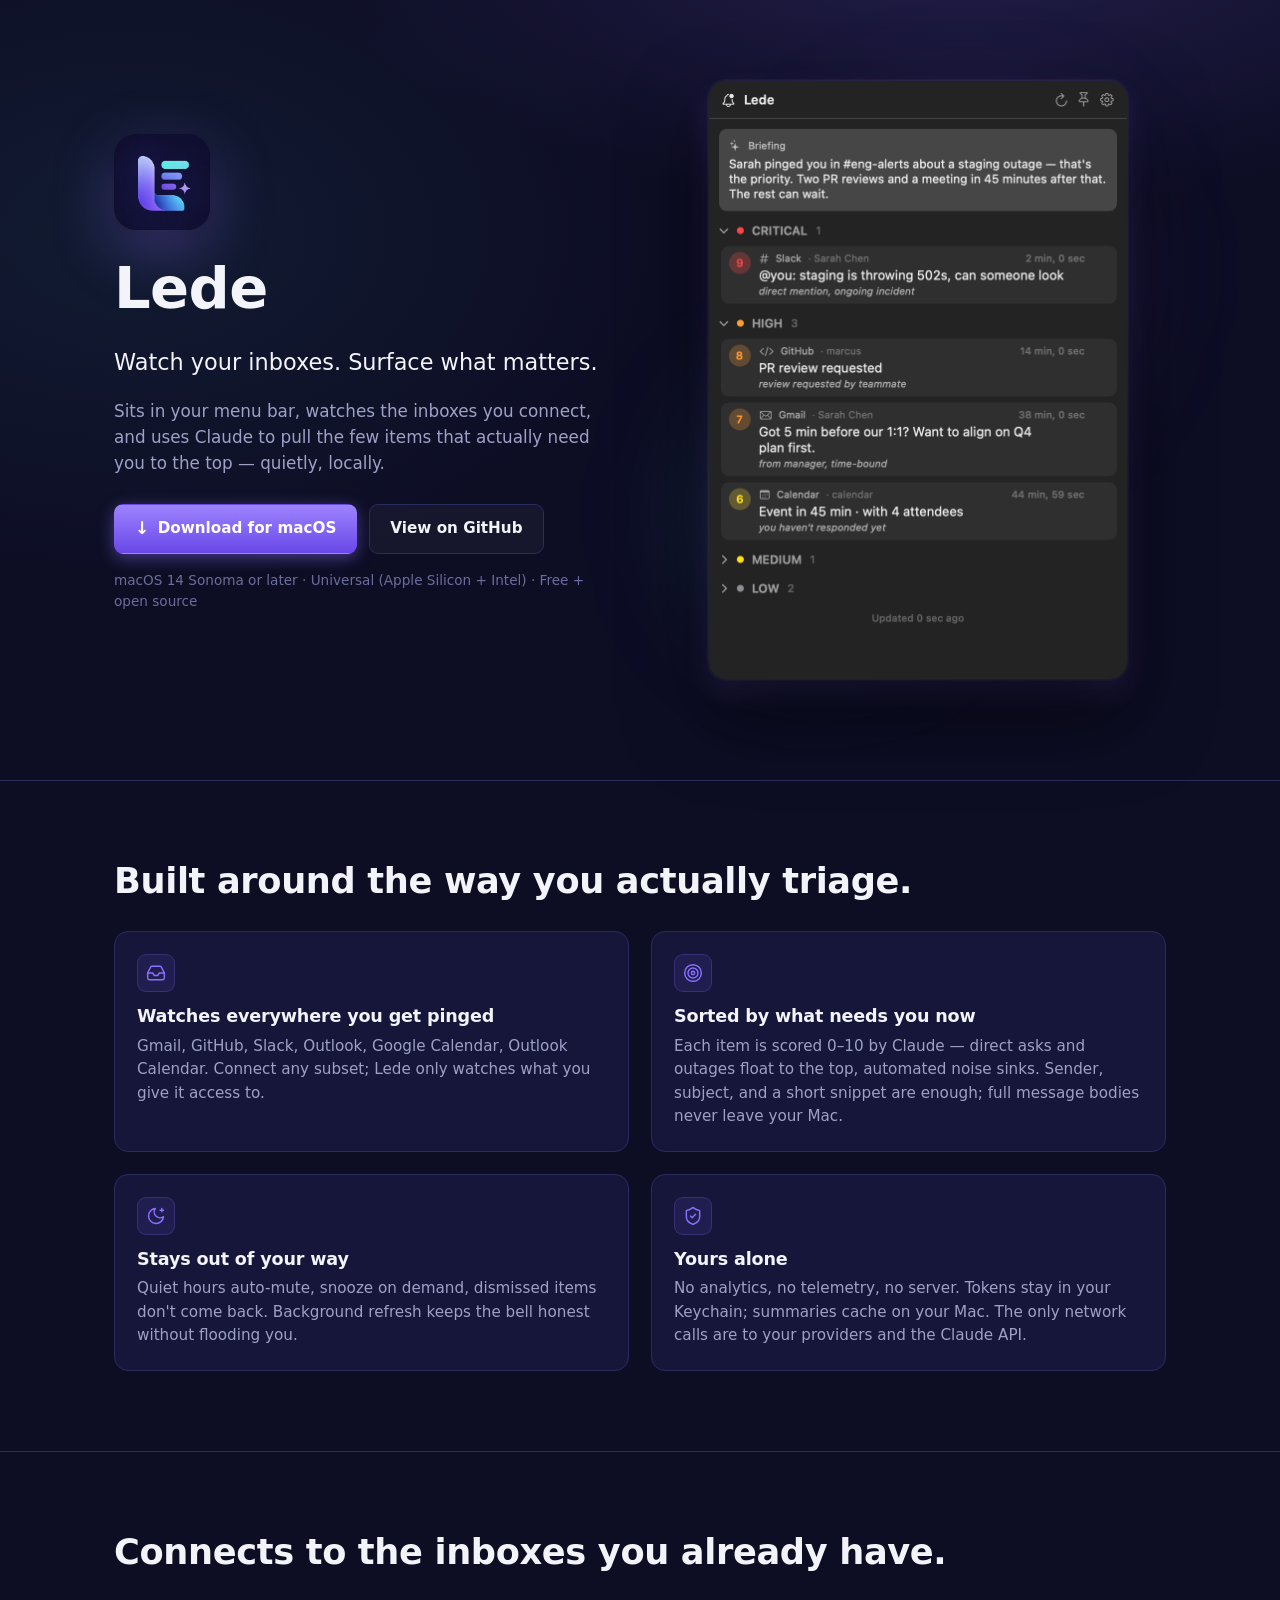
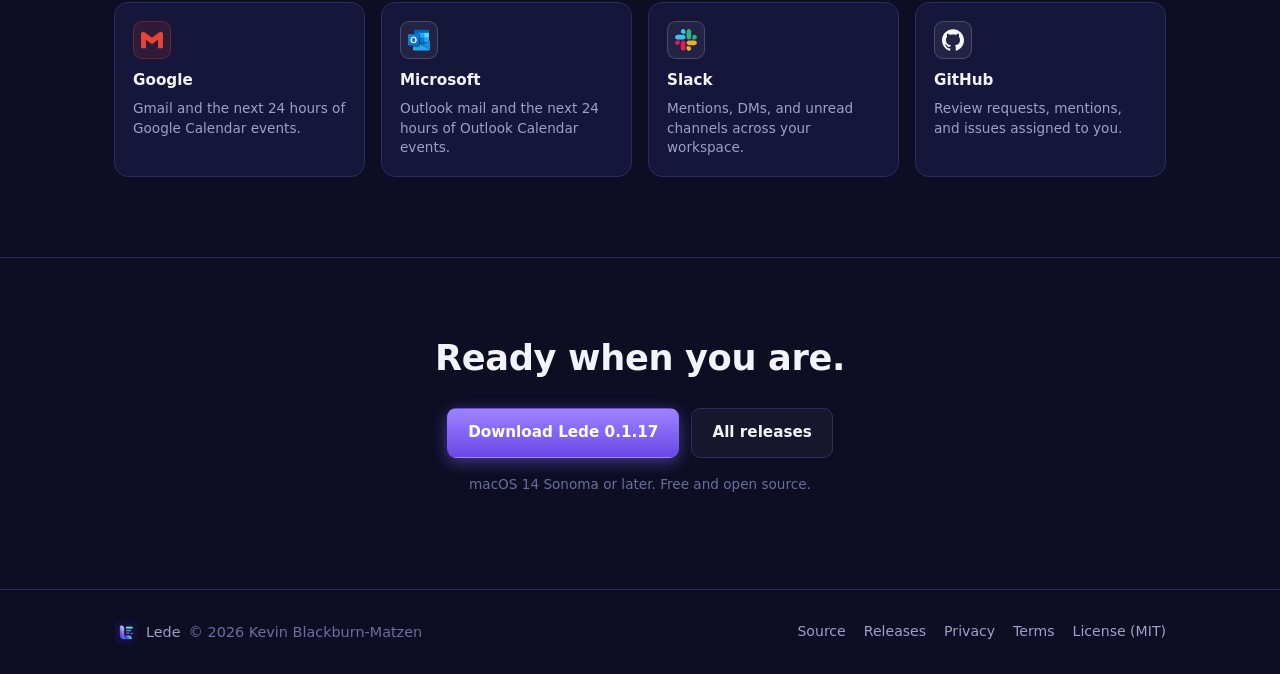
==== commit 435b4893: "Release v0.1.17: appcast + website [skip ci]" ====
--- a/docs/index.html
+++ b/docs/index.html
@@ -47,7 +47,7 @@
         "description": "A macOS menu-bar app that watches Gmail, GitHub, Slack, Outlook, and Calendar and uses Claude to surface the items that need your attention.",
         "applicationCategory": "ProductivityApplication",
         "operatingSystem": "macOS 14+",
-        "softwareVersion": "0.1.16",
+        "softwareVersion": "0.1.17",
         "downloadUrl": "https://github.com/kmatzen/lede/releases/latest",
         "author": {
             "@type": "Person",
@@ -73,7 +73,7 @@
                 <p class="tagline">Watch your inboxes. Surface what matters.</p>
                 <p class="lede">Sits in your menu bar, watches the inboxes you connect, and uses Claude to pull the few items that actually need you to the top — quietly, locally.</p>
                 <div class="cta-row">
-                    <a class="btn btn-primary" href="https://github.com/kmatzen/lede/releases/latest/download/Lede-0.1.16.dmg">
+                    <a class="btn btn-primary" href="https://github.com/kmatzen/lede/releases/latest/download/Lede-0.1.17.dmg">
                         <span class="btn-icon">↓</span>
                         Download for macOS
                     </a>
@@ -191,7 +191,7 @@
     <div class="container">
         <h2>Ready when you are.</h2>
         <div class="cta-row">
-            <a class="btn btn-primary" href="https://github.com/kmatzen/lede/releases/latest/download/Lede-0.1.16.dmg">Download Lede 0.1.16</a>
+            <a class="btn btn-primary" href="https://github.com/kmatzen/lede/releases/latest/download/Lede-0.1.17.dmg">Download Lede 0.1.17</a>
             <a class="btn btn-ghost" href="https://github.com/kmatzen/lede/releases">All releases</a>
         </div>
         <p class="meta">macOS 14 Sonoma or later. Free and open source.</p>
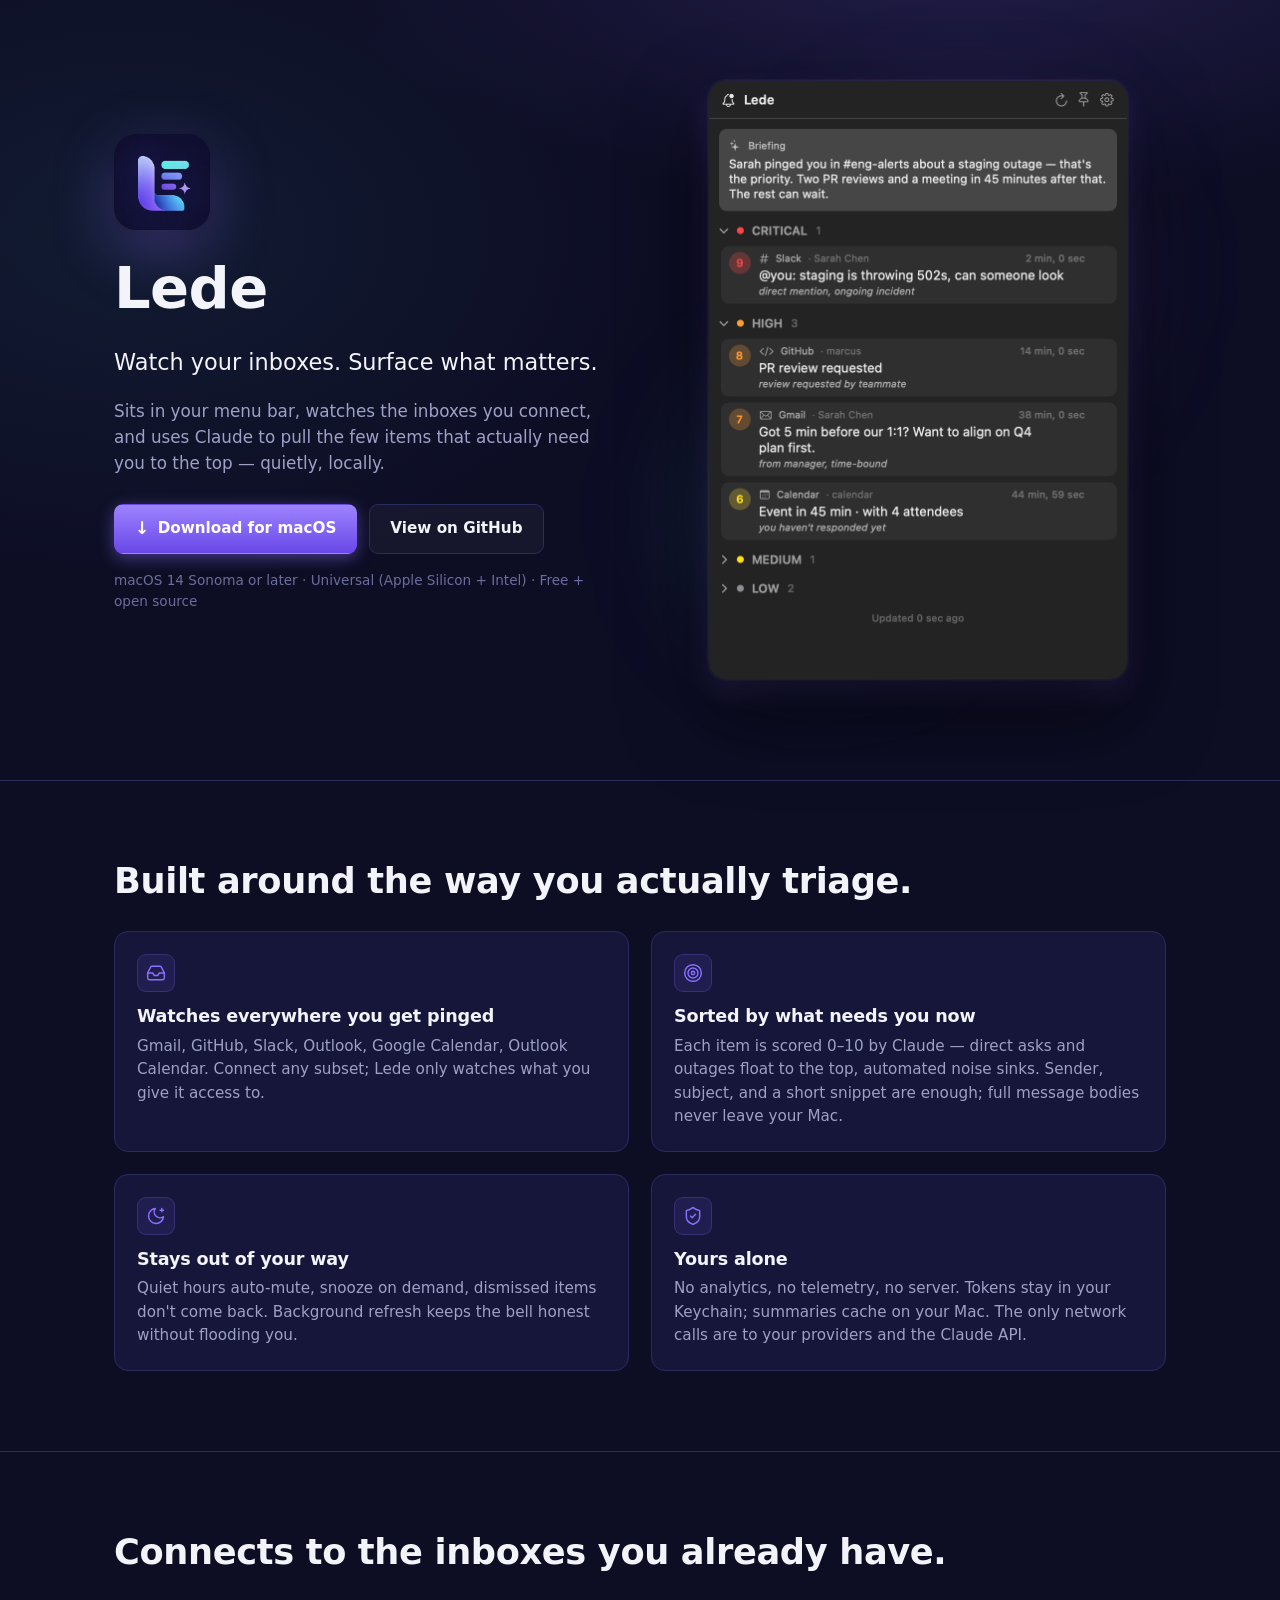
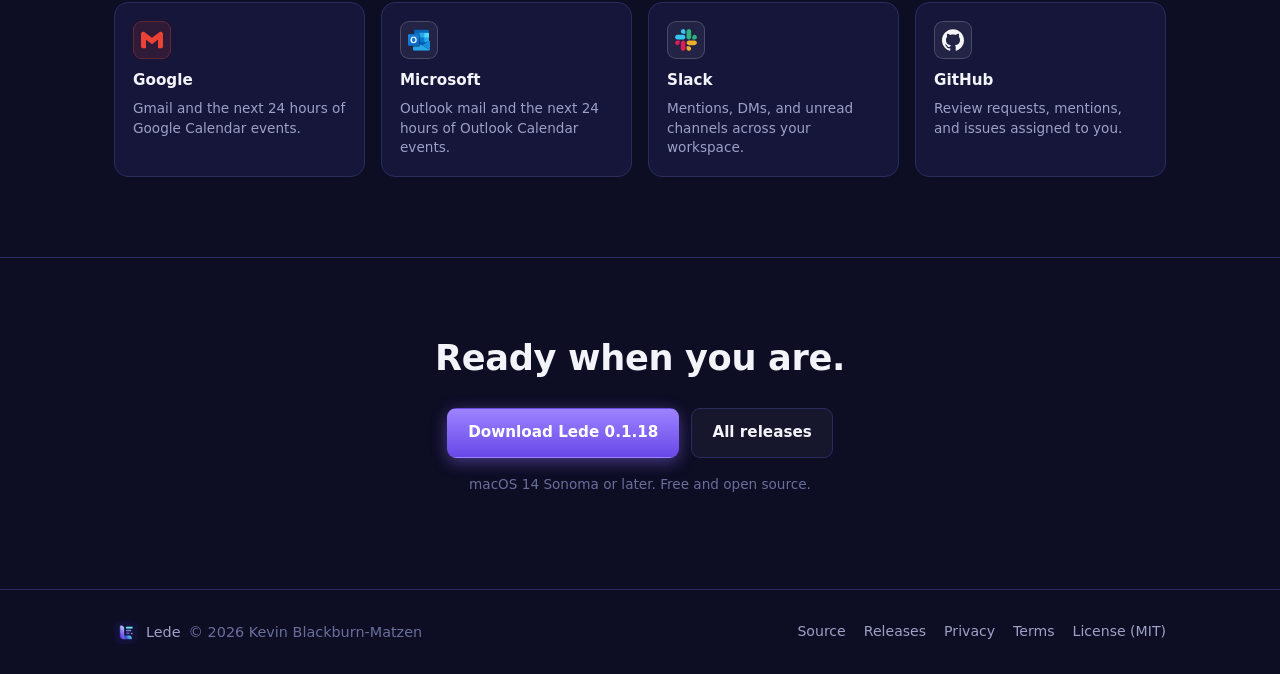
==== commit 922273c0: "Release v0.1.18: appcast + website [skip ci]" ====
--- a/docs/index.html
+++ b/docs/index.html
@@ -47,7 +47,7 @@
         "description": "A macOS menu-bar app that watches Gmail, GitHub, Slack, Outlook, and Calendar and uses Claude to surface the items that need your attention.",
         "applicationCategory": "ProductivityApplication",
         "operatingSystem": "macOS 14+",
-        "softwareVersion": "0.1.17",
+        "softwareVersion": "0.1.18",
         "downloadUrl": "https://github.com/kmatzen/lede/releases/latest",
         "author": {
             "@type": "Person",
@@ -73,7 +73,7 @@
                 <p class="tagline">Watch your inboxes. Surface what matters.</p>
                 <p class="lede">Sits in your menu bar, watches the inboxes you connect, and uses Claude to pull the few items that actually need you to the top — quietly, locally.</p>
                 <div class="cta-row">
-                    <a class="btn btn-primary" href="https://github.com/kmatzen/lede/releases/latest/download/Lede-0.1.17.dmg">
+                    <a class="btn btn-primary" href="https://github.com/kmatzen/lede/releases/latest/download/Lede-0.1.18.dmg">
                         <span class="btn-icon">↓</span>
                         Download for macOS
                     </a>
@@ -191,7 +191,7 @@
     <div class="container">
         <h2>Ready when you are.</h2>
         <div class="cta-row">
-            <a class="btn btn-primary" href="https://github.com/kmatzen/lede/releases/latest/download/Lede-0.1.17.dmg">Download Lede 0.1.17</a>
+            <a class="btn btn-primary" href="https://github.com/kmatzen/lede/releases/latest/download/Lede-0.1.18.dmg">Download Lede 0.1.18</a>
             <a class="btn btn-ghost" href="https://github.com/kmatzen/lede/releases">All releases</a>
         </div>
         <p class="meta">macOS 14 Sonoma or later. Free and open source.</p>
